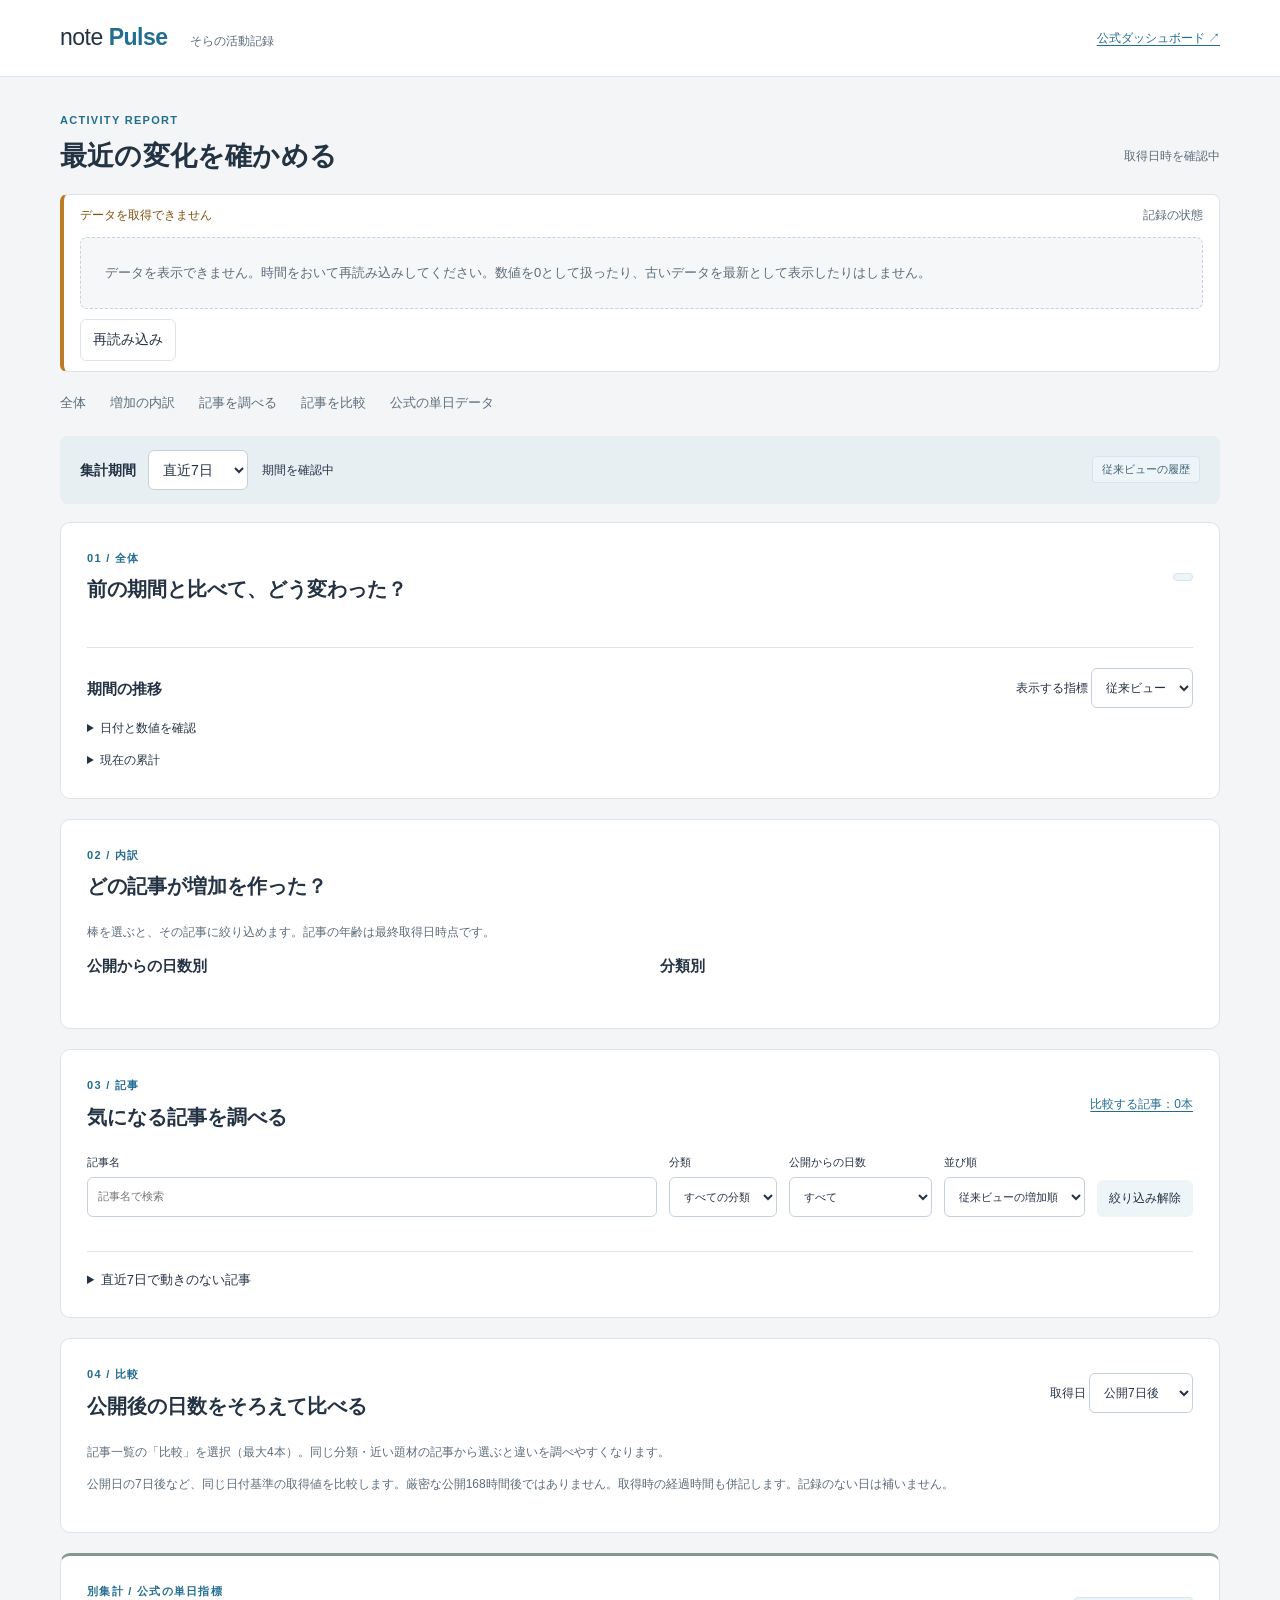
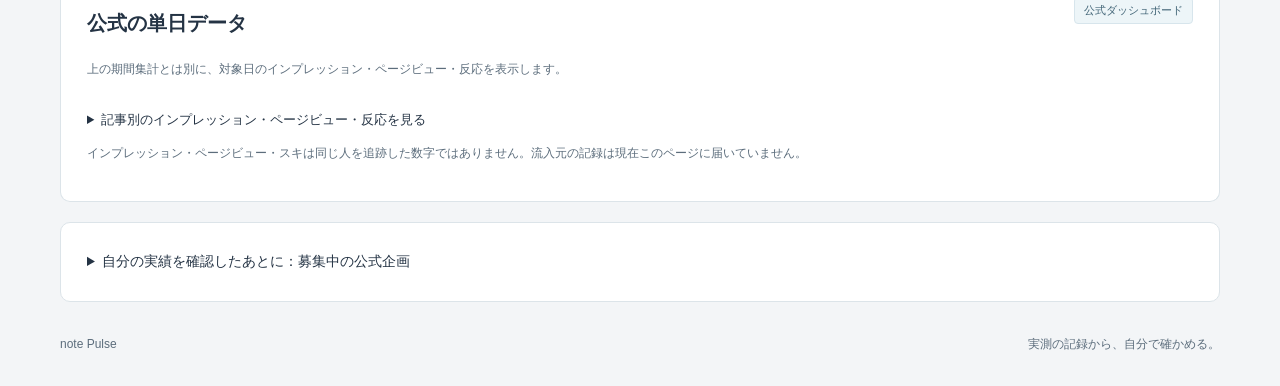
==== index.html @ c8b83540 "Align official daily metric labels" ====
<!doctype html>
<html lang="ja">
<head>
<meta charset="utf-8">
<meta name="viewport" content="width=device-width,initial-scale=1">
<meta http-equiv="Content-Security-Policy" content="default-src 'self'; connect-src https://sora-note-log.ashestribirth.chatgpt.site; style-src 'self'; script-src 'self'; img-src 'self'; object-src 'none'; base-uri 'self'; form-action 'none'; frame-src 'none'; upgrade-insecure-requests">
<meta name="referrer" content="strict-origin-when-cross-origin">
<title>note Pulse — 活動の変化を確かめる</title>
<meta name="description" content="全体の変化から記事の内訳、推移、同じ公開後日数での比較へ。そらのnote活動分析。">
<link rel="stylesheet" href="./dashboard.css?v=20260925a">
<script src="./analysis-model.js?v=20260925a" defer></script>
<script src="./app.js?v=20260925a" defer></script>
</head>
<body>
<a class="skip" href="#overview">分析へ進む</a>
<header class="site-header"><div class="shell header-inner"><a class="brand" href="./">note <b>Pulse</b><span>そらの活動記録</span></a><a class="external-link" href="https://note.com/sitesettings/stats" target="_blank" rel="noopener noreferrer">公式ダッシュボード ↗</a></div></header>
<main class="shell">
<div class="page-heading"><div><p class="eyebrow">ACTIVITY REPORT</p><h1>最近の変化を確かめる</h1></div><p id="updated" class="muted">取得日時を確認中</p></div>
<details id="health" class="health"><summary><span id="status" role="status">データを読み込んでいます</span><span class="muted">記録の状態</span></summary><div id="healthChecks"></div><button id="retry" type="button" hidden>再読み込み</button></details>
<nav class="section-nav" aria-label="分析項目"><a href="#overview">全体</a><a href="#contribution">増加の内訳</a><a href="#articles">記事を調べる</a><a href="#compare">記事を比較</a><a href="#official">公式の単日データ</a></nav>
<div class="period-toolbar"><div><label for="period">集計期間</label><select id="period"><option value="7">直近7日</option><option value="30">直近30日</option></select></div><p id="periodLabel">期間を確認中</p><span class="tag">従来ビューの履歴</span></div>
<section id="overview" class="panel"><div class="section-title"><div><p class="step">01 / 全体</p><h2>前の期間と比べて、どう変わった？</h2></div><span id="publicationCount" class="tag"></span></div><div id="summaryCards" class="summary-grid"></div><p id="coverage" class="basis"></p><div class="chart-heading"><h3 id="trendTitle">期間の推移</h3><label>表示する指標 <select id="metric"><option value="pv">従来ビュー</option><option value="likes">スキ</option><option value="comments">コメント</option><option value="followers">フォロワー</option><option value="following">フォロー</option></select></label></div><div id="overviewChart"></div><details class="data-details"><summary>日付と数値を確認</summary><div id="overviewValues" class="table-wrap"></div></details><details class="data-details"><summary>現在の累計</summary><div id="lifetime"></div></details></section>
<section id="contribution" class="panel"><div class="section-title"><div><p class="step">02 / 内訳</p><h2>どの記事が増加を作った？</h2></div></div><p class="muted">棒を選ぶと、その記事に絞り込めます。記事の年齢は最終取得日時点です。</p><div class="split"><div><h3>公開からの日数別</h3><div id="ageMix"></div></div><div><h3>分類別</h3><div id="categoryMix"></div></div></div><p id="contributionNote" class="basis"></p></section>
<section id="articles" class="panel"><div class="section-title"><div><p class="step">03 / 記事</p><h2>気になる記事を調べる</h2></div><a href="#compare" id="selectionLink">比較する記事：0本</a></div><div class="filters"><label class="search-label">記事名<input id="search" type="search" placeholder="記事名で検索"></label><label>分類<select id="category"><option value="">すべての分類</option></select></label><label>公開からの日数<select id="ageFilter"><option value="">すべて</option><option>新作（0〜7日）</option><option>中期（8〜30日）</option><option>過去記事（31日〜）</option><option>公開日不明</option></select></label><label>並び順<select id="sort"><option value="pv">従来ビューの増加順</option><option value="likes">スキの増加順</option><option value="comments">コメントの増加順</option><option value="new">公開が新しい順</option></select></label><button id="clearFilters" class="text-button" type="button">絞り込み解除</button></div><p id="articleCount" class="basis" aria-live="polite"></p><div id="ledger" class="table-wrap"></div><details class="dormant"><summary id="dormantLabel">直近7日で動きのない記事</summary><p id="dormantSummary" class="basis"></p><div id="dormantLedger" class="table-wrap"></div></details></section>
<section id="compare" class="panel"><div class="section-title"><div><p class="step">04 / 比較</p><h2>公開後の日数をそろえて比べる</h2></div><label>取得日 <select id="compareAge"><option value="7">公開7日後</option><option value="3">公開3日後</option><option value="30">公開30日後</option></select></label></div><p class="muted">記事一覧の「比較」を選択（最大4本）。同じ分類・近い題材の記事から選ぶと違いを調べやすくなります。</p><div id="comparison"></div><p class="basis">公開日の7日後など、同じ日付基準の取得値を比較します。厳密な公開168時間後ではありません。取得時の経過時間も併記します。記録のない日は補いません。</p></section>
<section id="official" class="panel official"><div class="section-title"><div><p class="step">別集計 / 公式の単日指標</p><h2 id="officialHeading">公式の単日データ</h2></div><span id="officialDate" class="tag">公式ダッシュボード</span></div><p class="muted">上の期間集計とは別に、対象日のインプレッション・ページビュー・反応を表示します。</p><div id="officialCards" class="summary-grid"></div><details><summary>記事別のインプレッション・ページビュー・反応を見る</summary><div id="officialTable" class="table-wrap"></div></details><p class="basis">インプレッション・ページビュー・スキは同じ人を追跡した数字ではありません。流入元の記録は現在このページに届いていません。</p></section>
<details id="external" class="panel"><summary><span>自分の実績を確認したあとに：募集中の公式企画</span></summary><p id="campaignCheckedAt" class="basis"></p><div id="openCampaignList" class="campaign-list"></div><p class="basis">取得できた公式企画のみ。自分の記事との相性や参加条件は募集元で確認してください。</p></details>
<footer>note Pulse <span>実測の記録から、自分で確かめる。</span></footer>
</main>
<dialog id="articleDialog" aria-labelledby="detailTitle"><div class="dialog-head"><p class="step">記事の詳細</p><button id="closeDetail" type="button" aria-label="記事詳細を閉じる">閉じる ×</button></div><h2 id="detailTitle"></h2><div id="articleDetail"></div></dialog>
<noscript>分析の表示にはJavaScriptを有効にしてください。</noscript>
</body></html>
---- dashboard.css ----
:root{--ink:#243344;--muted:#5c6d7c;--line:#dce4e9;--blue:#236d92;--light:#edf5f8;--paper:#fff;--bg:#f3f5f7;font-family:Meiryo,'Hiragino Kaku Gothic ProN',sans-serif;color:var(--ink);background:var(--bg);font-size:14px;line-height:1.7}*{box-sizing:border-box}html{scroll-behavior:smooth;scroll-padding-top:24px}body{margin:0}button,input,select{font:inherit;color:inherit}a{color:var(--blue);text-underline-offset:3px}button,select{cursor:pointer}button{border:1px solid var(--line);border-radius:6px;padding:8px 12px;background:white}button:hover,a:hover{color:#124765}button:focus-visible,a:focus-visible,select:focus-visible,input:focus-visible,summary:focus-visible{outline:3px solid #549fc2;outline-offset:3px}.shell{width:min(1160px,calc(100% - 48px));margin:auto}.site-header{background:#fff;border-bottom:1px solid var(--line)}.header-inner{display:flex;justify-content:space-between;align-items:center;min-height:76px;gap:16px}.brand{text-decoration:none;color:var(--ink);font-size:23px;letter-spacing:-.5px}.brand b{color:var(--blue)}.brand span{font-size:12px;color:var(--muted);margin-left:22px;letter-spacing:0}.external-link{font-size:12px}.page-heading{display:flex;align-items:end;justify-content:space-between;margin:34px 0 18px;gap:20px}.eyebrow,.step{color:var(--blue);font-size:11px;font-weight:700;letter-spacing:1.3px;margin:0 0 6px}h1{font-size:27px;letter-spacing:.2px;line-height:1.5;margin:0}h2{font-size:20px;margin:0;line-height:1.6}h3{font-size:15px;margin:0 0 12px}p{margin:10px 0}.muted,.basis{color:var(--muted);font-size:12px}.health{border:1px solid var(--line);background:#fff;border-radius:7px;padding:10px 16px}.health summary{display:flex;justify-content:space-between;gap:16px;font-size:12px}.health.warning{border-left:4px solid #bc7c25}.health.warning #status{color:#82510f}.health ul{margin:12px 0;padding-left:20px;font-size:12px}.section-nav{display:flex;gap:24px;overflow:auto;margin:20px 0 22px;white-space:nowrap}.section-nav a{color:var(--muted);font-size:13px;text-decoration:none}.section-nav a:hover{color:var(--blue)}.period-toolbar{display:flex;align-items:center;flex-wrap:wrap;gap:14px;background:#e8eff3;border-radius:8px;padding:14px 20px;margin-bottom:18px}.period-toolbar label{margin-right:12px;font-weight:700}.period-toolbar p{margin:0;flex:1;font-size:12px}select,input{border:1px solid #c5d1da;background:#fff;border-radius:6px;min-height:40px;padding:7px 10px;max-width:100%}.tag{display:inline-block;background:var(--light);border:1px solid #d7e5ec;color:#416476;border-radius:4px;padding:3px 9px;font-size:11px;white-space:normal}.panel{background:#fff;border:1px solid var(--line);border-radius:10px;padding:26px;margin-bottom:20px;scroll-margin-top:20px}.section-title{display:flex;align-items:center;justify-content:space-between;gap:16px;margin-bottom:20px}.section-title label{font-size:12px}.summary-grid{display:grid;grid-template-columns:repeat(4,minmax(0,1fr));gap:12px}.summary-card{border:1px solid var(--line);border-radius:7px;padding:16px;background:#fff}.summary-card:first-child{background:#f3f8fb;border-color:#cadfe9}.summary-card .label{font-size:12px;color:var(--muted)}.summary-card strong{display:block;font-size:29px;font-weight:700;line-height:1.55;font-variant-numeric:tabular-nums;margin:5px 0}.summary-card strong.pending{font-size:20px;margin:11px 0}.summary-card small{display:block;font-size:11px;color:var(--muted)}.summary-card .difference{margin-top:4px;color:var(--blue)}.basis{margin:12px 0}.chart-heading{display:flex;align-items:center;justify-content:space-between;gap:14px;border-top:1px solid var(--line);padding-top:20px;margin-top:22px}.chart-heading label{font-size:12px}.chart-heading h3{margin:0}.chart{width:100%;height:auto;display:block;margin-top:8px;max-height:300px}.chart text{fill:var(--muted);font-size:12px;font-family:inherit}.chart .grid{stroke:#e3e9ee;stroke-width:1}.chart .series{stroke:var(--blue);stroke-width:2.5;fill:none}.chart circle{fill:var(--blue)}.empty{background:#f5f7f9;border:1px dashed #c6d3dc;border-radius:7px;padding:24px;color:var(--muted);font-size:13px}.data-details{font-size:12px;margin-top:10px}.split{display:grid;grid-template-columns:1fr 1fr;gap:40px}.bar-row{width:100%;display:block;text-align:left;margin:0 0 12px;border:0;border-radius:5px;padding:8px;background:#f8fafb}.bar-row:hover{background:#eaf3f8}.bar-top{display:flex;align-items:start;justify-content:space-between;gap:10px;font-size:12px}.bar-top strong{font-size:17px;white-space:nowrap}.bar-row small{font-size:10px;color:var(--muted)}.bar-row svg{width:100%;height:7px;display:block;margin:6px 0}.filters{display:flex;align-items:end;flex-wrap:wrap;gap:12px}.filters label{display:grid;gap:5px;font-size:11px}.search-label{flex:1;min-width:180px}.text-button{font-size:12px;border:0;background:var(--light)}.table-wrap{overflow-x:auto;max-width:100%}table{border-collapse:collapse;width:100%;text-align:left;font-size:12px}th{background:#f3f6f8;color:var(--muted);font-size:11px;font-weight:500;white-space:nowrap}td,th{padding:13px 12px;border-bottom:1px solid var(--line);vertical-align:middle}td.num{text-align:right;font-variant-numeric:tabular-nums;white-space:nowrap}td.article-cell{min-width:240px;max-width:380px}.article-title{border:0;background:none;padding:0;color:var(--blue);text-align:left;line-height:1.7;display:block;font-weight:500}.article-cell small{display:block;font-size:10px;color:var(--muted);margin-top:4px}.compare-check{accent-color:var(--blue);min-height:18px;width:18px}.spark{width:90px;height:30px}.table-wrap .missing{font-size:11px;color:var(--muted)}.dormant{margin-top:22px;border-top:1px solid var(--line);padding-top:16px;font-size:13px}summary{cursor:pointer;line-height:1.8}#selectionLink{font-size:12px;white-space:nowrap}.selection-tags{display:flex;flex-wrap:wrap;gap:8px;margin-bottom:16px}.selection-tags button{font-size:11px;max-width:100%;text-align:left}.comparison-table{min-width:620px}.comparison-table th:first-child{width:120px}.comparison-table td{min-width:160px;max-width:240px}.official{border-top:3px solid #829a8e}.official .summary-card:first-child{background:#f6f9f7}.official details{margin-top:18px;font-size:13px}.campaign-list{display:grid;grid-template-columns:repeat(2,minmax(0,1fr));gap:12px}.campaign-card{display:block;border:1px solid var(--line);padding:16px;border-radius:6px;text-decoration:none}.campaign-card span,.campaign-card small{display:block;font-size:11px;color:var(--muted)}footer{display:flex;justify-content:space-between;margin:32px 0;color:var(--muted);font-size:12px}dialog{border:1px solid var(--line);border-radius:12px;width:min(820px,calc(100% - 24px));max-height:90vh;overflow:auto;padding:28px;color:var(--ink)}dialog::backdrop{background:#182c4299}.dialog-head{display:flex;align-items:center;justify-content:space-between;gap:12px}dialog h2{margin:16px 0}dialog h3{margin-top:24px}.detail-actions{display:flex;justify-content:space-between;align-items:center;gap:15px;margin:18px 0}.detail-values{display:grid;grid-template-columns:repeat(3,1fr);gap:10px}.detail-values div{padding:12px;background:#f3f6f8;border-radius:5px}.detail-values strong{display:block;font-size:22px}.detail-values small{font-size:11px}.skip{position:absolute;left:12px;top:-100px;background:white;padding:10px;z-index:10}.skip:focus{top:8px}[hidden]{display:none!important}.warning-text{color:#82510f}.lifetime-values{display:flex;gap:20px;flex-wrap:wrap}.nowrap{white-space:nowrap}@media(max-width:760px){.shell{width:calc(100% - 28px)}.header-inner{min-height:65px}.brand{font-size:21px}.brand span{display:none}.external-link{font-size:10px}.page-heading{display:block;margin-top:22px}.page-heading h1{font-size:23px}.page-heading p#updated{font-size:10px;margin-top:12px}.section-nav{gap:19px;margin:16px 0}.section-nav a{font-size:12px}.panel{padding:18px 14px;border-radius:8px}.section-title{align-items:start;gap:10px}.section-title h2{font-size:17px}.section-title .tag{font-size:10px}.summary-grid{grid-template-columns:repeat(2,minmax(0,1fr));gap:9px}.summary-card{padding:12px}.summary-card strong{font-size:25px}.summary-card small{font-size:10px}.period-toolbar{padding:12px;gap:8px}.period-toolbar p{flex-basis:100%;order:3;font-size:10px}.period-toolbar>.tag{margin-left:auto}.chart-heading{align-items:start;flex-direction:column;gap:8px}.chart{min-height:150px}.split{grid-template-columns:1fr;gap:20px}.filters{gap:10px}.filters label{flex:1;min-width:125px}.filters .search-label{flex-basis:100%}.filters select{width:100%;font-size:11px}.ledger-table th,.ledger-table td{padding:12px 7px}.ledger-table th:nth-child(3),.ledger-table td:nth-child(3),.ledger-table th:nth-child(5),.ledger-table td:nth-child(5),.ledger-table th:nth-child(6),.ledger-table td:nth-child(6),.ledger-table th:nth-child(7),.ledger-table td:nth-child(7){display:none}.ledger-table td.article-cell{min-width:0;max-width:none;width:auto}.ledger-table .article-title{font-size:12px}.ledger-table th:nth-child(4){max-width:86px;white-space:normal}.ledger-table td.num{font-size:12px}.ledger-table .compare-check{width:18px}.campaign-list{grid-template-columns:1fr}.health summary{font-size:11px}.health summary .muted{display:none}dialog{padding:18px}.detail-values strong{font-size:20px}#selectionLink{font-size:10px}footer{font-size:10px;gap:10px}}@media(prefers-reduced-motion:reduce){html{scroll-behavior:auto}}
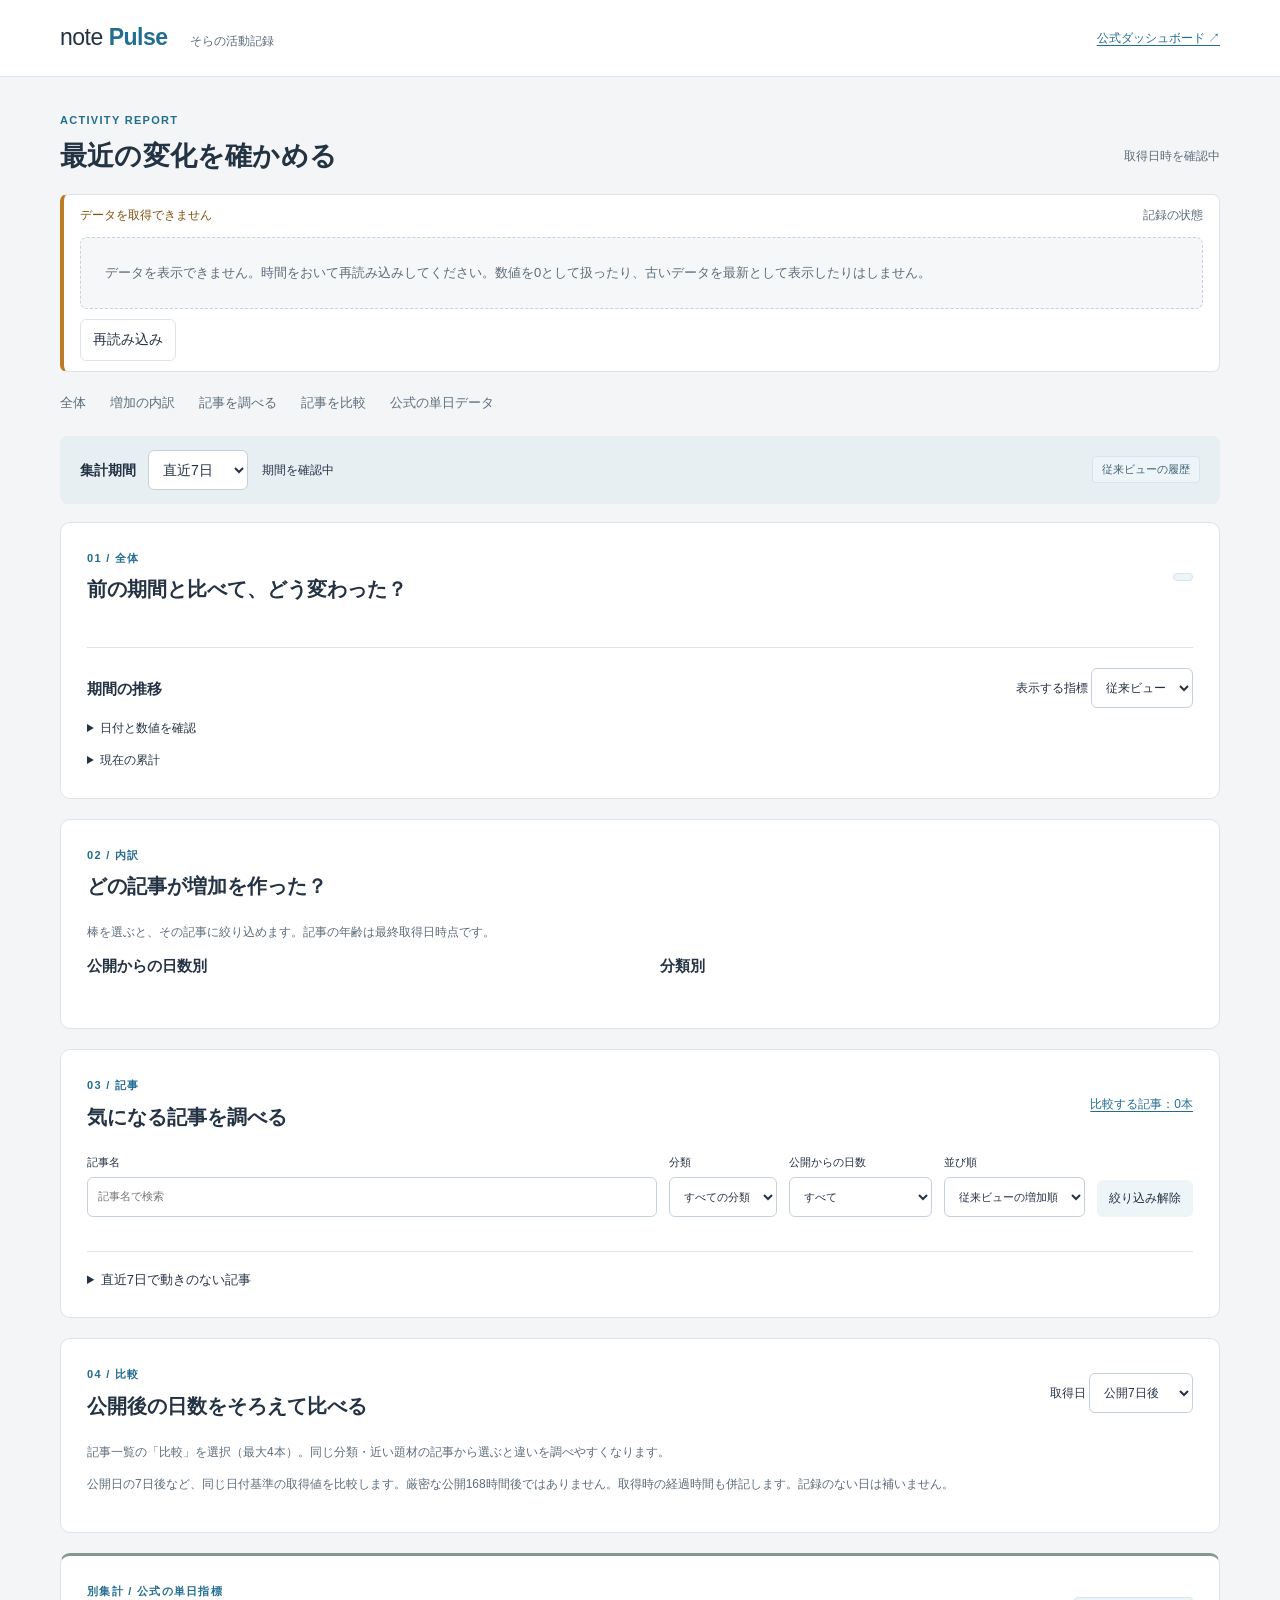
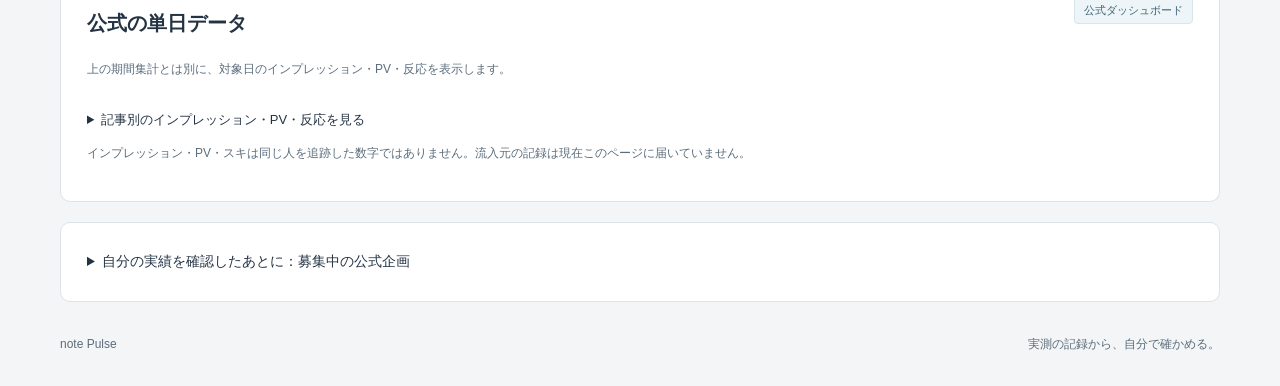
==== commit 3fec771b: "Shorten page view label to PV" ====
--- a/index.html
+++ b/index.html
@@ -23,7 +23,7 @@
 <section id="contribution" class="panel"><div class="section-title"><div><p class="step">02 / 内訳</p><h2>どの記事が増加を作った？</h2></div></div><p class="muted">棒を選ぶと、その記事に絞り込めます。記事の年齢は最終取得日時点です。</p><div class="split"><div><h3>公開からの日数別</h3><div id="ageMix"></div></div><div><h3>分類別</h3><div id="categoryMix"></div></div></div><p id="contributionNote" class="basis"></p></section>
 <section id="articles" class="panel"><div class="section-title"><div><p class="step">03 / 記事</p><h2>気になる記事を調べる</h2></div><a href="#compare" id="selectionLink">比較する記事：0本</a></div><div class="filters"><label class="search-label">記事名<input id="search" type="search" placeholder="記事名で検索"></label><label>分類<select id="category"><option value="">すべての分類</option></select></label><label>公開からの日数<select id="ageFilter"><option value="">すべて</option><option>新作（0〜7日）</option><option>中期（8〜30日）</option><option>過去記事（31日〜）</option><option>公開日不明</option></select></label><label>並び順<select id="sort"><option value="pv">従来ビューの増加順</option><option value="likes">スキの増加順</option><option value="comments">コメントの増加順</option><option value="new">公開が新しい順</option></select></label><button id="clearFilters" class="text-button" type="button">絞り込み解除</button></div><p id="articleCount" class="basis" aria-live="polite"></p><div id="ledger" class="table-wrap"></div><details class="dormant"><summary id="dormantLabel">直近7日で動きのない記事</summary><p id="dormantSummary" class="basis"></p><div id="dormantLedger" class="table-wrap"></div></details></section>
 <section id="compare" class="panel"><div class="section-title"><div><p class="step">04 / 比較</p><h2>公開後の日数をそろえて比べる</h2></div><label>取得日 <select id="compareAge"><option value="7">公開7日後</option><option value="3">公開3日後</option><option value="30">公開30日後</option></select></label></div><p class="muted">記事一覧の「比較」を選択（最大4本）。同じ分類・近い題材の記事から選ぶと違いを調べやすくなります。</p><div id="comparison"></div><p class="basis">公開日の7日後など、同じ日付基準の取得値を比較します。厳密な公開168時間後ではありません。取得時の経過時間も併記します。記録のない日は補いません。</p></section>
-<section id="official" class="panel official"><div class="section-title"><div><p class="step">別集計 / 公式の単日指標</p><h2 id="officialHeading">公式の単日データ</h2></div><span id="officialDate" class="tag">公式ダッシュボード</span></div><p class="muted">上の期間集計とは別に、対象日のインプレッション・ページビュー・反応を表示します。</p><div id="officialCards" class="summary-grid"></div><details><summary>記事別のインプレッション・ページビュー・反応を見る</summary><div id="officialTable" class="table-wrap"></div></details><p class="basis">インプレッション・ページビュー・スキは同じ人を追跡した数字ではありません。流入元の記録は現在このページに届いていません。</p></section>
+<section id="official" class="panel official"><div class="section-title"><div><p class="step">別集計 / 公式の単日指標</p><h2 id="officialHeading">公式の単日データ</h2></div><span id="officialDate" class="tag">公式ダッシュボード</span></div><p class="muted">上の期間集計とは別に、対象日のインプレッション・PV・反応を表示します。</p><div id="officialCards" class="summary-grid"></div><details><summary>記事別のインプレッション・PV・反応を見る</summary><div id="officialTable" class="table-wrap"></div></details><p class="basis">インプレッション・PV・スキは同じ人を追跡した数字ではありません。流入元の記録は現在このページに届いていません。</p></section>
 <details id="external" class="panel"><summary><span>自分の実績を確認したあとに：募集中の公式企画</span></summary><p id="campaignCheckedAt" class="basis"></p><div id="openCampaignList" class="campaign-list"></div><p class="basis">取得できた公式企画のみ。自分の記事との相性や参加条件は募集元で確認してください。</p></details>
 <footer>note Pulse <span>実測の記録から、自分で確かめる。</span></footer>
 </main>
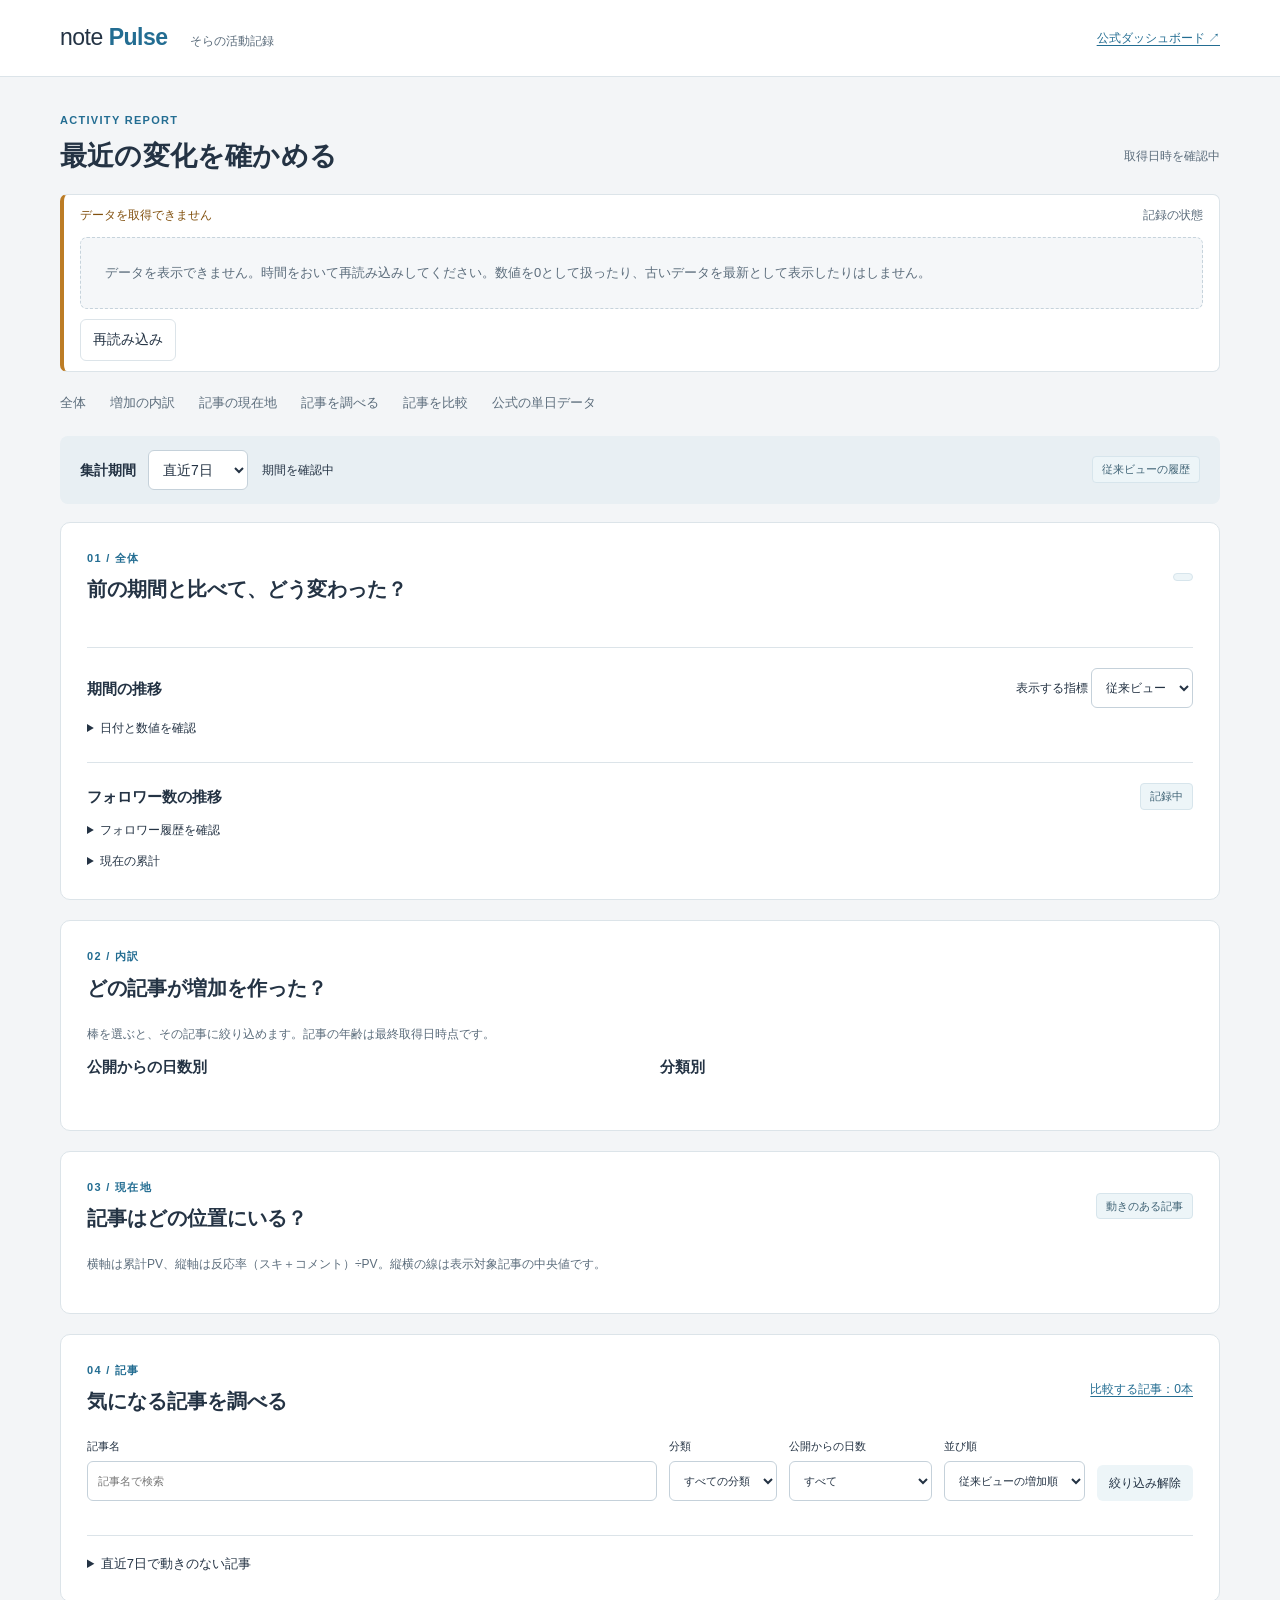
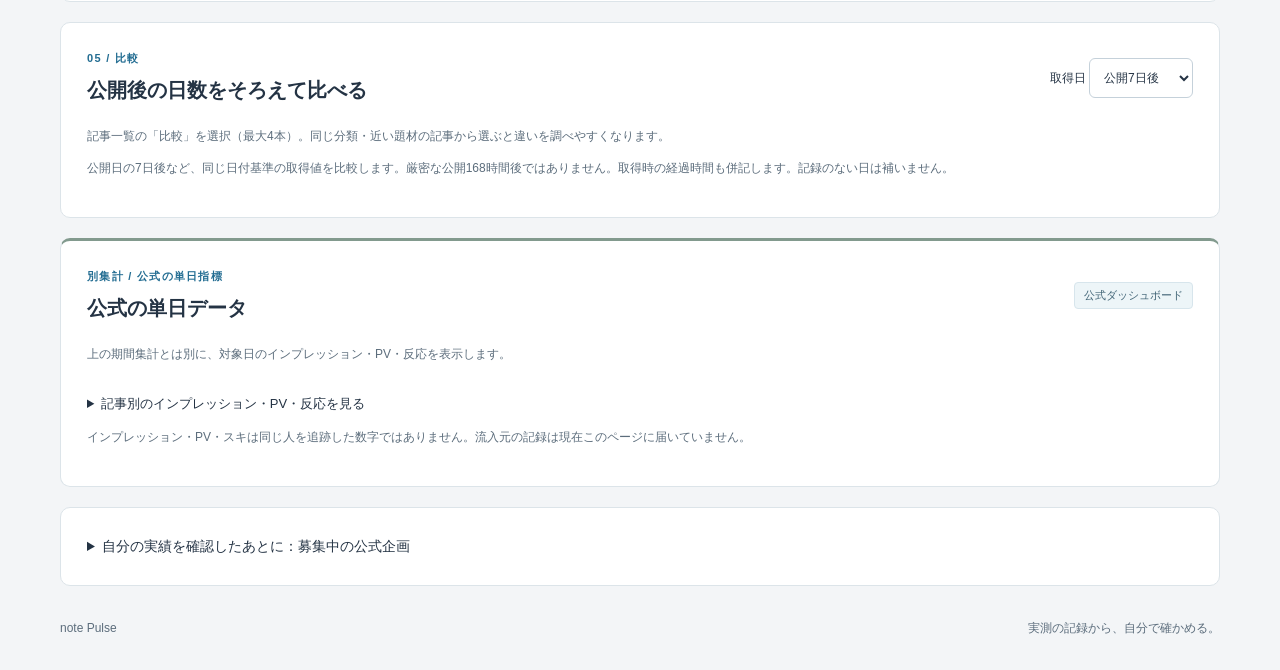
==== commit 8f300361: "Add article position and follower trend sections" ====
--- a/index.html
+++ b/index.html
@@ -7,9 +7,9 @@
 <meta name="referrer" content="strict-origin-when-cross-origin">
 <title>note Pulse — 活動の変化を確かめる</title>
 <meta name="description" content="全体の変化から記事の内訳、推移、同じ公開後日数での比較へ。そらのnote活動分析。">
-<link rel="stylesheet" href="./dashboard.css?v=20260925a">
-<script src="./analysis-model.js?v=20260925a" defer></script>
-<script src="./app.js?v=20260925a" defer></script>
+<link rel="stylesheet" href="./dashboard.css?v=20260925b">
+<script src="./analysis-model.js?v=20260925b" defer></script>
+<script src="./app.js?v=20260925b" defer></script>
 </head>
 <body>
 <a class="skip" href="#overview">分析へ進む</a>
@@ -17,12 +17,13 @@
 <main class="shell">
 <div class="page-heading"><div><p class="eyebrow">ACTIVITY REPORT</p><h1>最近の変化を確かめる</h1></div><p id="updated" class="muted">取得日時を確認中</p></div>
 <details id="health" class="health"><summary><span id="status" role="status">データを読み込んでいます</span><span class="muted">記録の状態</span></summary><div id="healthChecks"></div><button id="retry" type="button" hidden>再読み込み</button></details>
-<nav class="section-nav" aria-label="分析項目"><a href="#overview">全体</a><a href="#contribution">増加の内訳</a><a href="#articles">記事を調べる</a><a href="#compare">記事を比較</a><a href="#official">公式の単日データ</a></nav>
+<nav class="section-nav" aria-label="分析項目"><a href="#overview">全体</a><a href="#contribution">増加の内訳</a><a href="#position">記事の現在地</a><a href="#articles">記事を調べる</a><a href="#compare">記事を比較</a><a href="#official">公式の単日データ</a></nav>
 <div class="period-toolbar"><div><label for="period">集計期間</label><select id="period"><option value="7">直近7日</option><option value="30">直近30日</option></select></div><p id="periodLabel">期間を確認中</p><span class="tag">従来ビューの履歴</span></div>
-<section id="overview" class="panel"><div class="section-title"><div><p class="step">01 / 全体</p><h2>前の期間と比べて、どう変わった？</h2></div><span id="publicationCount" class="tag"></span></div><div id="summaryCards" class="summary-grid"></div><p id="coverage" class="basis"></p><div class="chart-heading"><h3 id="trendTitle">期間の推移</h3><label>表示する指標 <select id="metric"><option value="pv">従来ビュー</option><option value="likes">スキ</option><option value="comments">コメント</option><option value="followers">フォロワー</option><option value="following">フォロー</option></select></label></div><div id="overviewChart"></div><details class="data-details"><summary>日付と数値を確認</summary><div id="overviewValues" class="table-wrap"></div></details><details class="data-details"><summary>現在の累計</summary><div id="lifetime"></div></details></section>
+<section id="overview" class="panel"><div class="section-title"><div><p class="step">01 / 全体</p><h2>前の期間と比べて、どう変わった？</h2></div><span id="publicationCount" class="tag"></span></div><div id="summaryCards" class="summary-grid"></div><p id="coverage" class="basis"></p><div class="chart-heading"><h3 id="trendTitle">期間の推移</h3><label>表示する指標 <select id="metric"><option value="pv">従来ビュー</option><option value="likes">スキ</option><option value="comments">コメント</option><option value="following">フォロー</option></select></label></div><div id="overviewChart"></div><details class="data-details"><summary>日付と数値を確認</summary><div id="overviewValues" class="table-wrap"></div></details><div class="chart-heading"><h3>フォロワー数の推移</h3><span id="followerTrendMeta" class="tag">記録中</span></div><div id="followerChart"></div><details class="data-details"><summary>フォロワー履歴を確認</summary><div id="followerValues" class="table-wrap"></div></details><details class="data-details"><summary>現在の累計</summary><div id="lifetime"></div></details></section>
 <section id="contribution" class="panel"><div class="section-title"><div><p class="step">02 / 内訳</p><h2>どの記事が増加を作った？</h2></div></div><p class="muted">棒を選ぶと、その記事に絞り込めます。記事の年齢は最終取得日時点です。</p><div class="split"><div><h3>公開からの日数別</h3><div id="ageMix"></div></div><div><h3>分類別</h3><div id="categoryMix"></div></div></div><p id="contributionNote" class="basis"></p></section>
-<section id="articles" class="panel"><div class="section-title"><div><p class="step">03 / 記事</p><h2>気になる記事を調べる</h2></div><a href="#compare" id="selectionLink">比較する記事：0本</a></div><div class="filters"><label class="search-label">記事名<input id="search" type="search" placeholder="記事名で検索"></label><label>分類<select id="category"><option value="">すべての分類</option></select></label><label>公開からの日数<select id="ageFilter"><option value="">すべて</option><option>新作（0〜7日）</option><option>中期（8〜30日）</option><option>過去記事（31日〜）</option><option>公開日不明</option></select></label><label>並び順<select id="sort"><option value="pv">従来ビューの増加順</option><option value="likes">スキの増加順</option><option value="comments">コメントの増加順</option><option value="new">公開が新しい順</option></select></label><button id="clearFilters" class="text-button" type="button">絞り込み解除</button></div><p id="articleCount" class="basis" aria-live="polite"></p><div id="ledger" class="table-wrap"></div><details class="dormant"><summary id="dormantLabel">直近7日で動きのない記事</summary><p id="dormantSummary" class="basis"></p><div id="dormantLedger" class="table-wrap"></div></details></section>
-<section id="compare" class="panel"><div class="section-title"><div><p class="step">04 / 比較</p><h2>公開後の日数をそろえて比べる</h2></div><label>取得日 <select id="compareAge"><option value="7">公開7日後</option><option value="3">公開3日後</option><option value="30">公開30日後</option></select></label></div><p class="muted">記事一覧の「比較」を選択（最大4本）。同じ分類・近い題材の記事から選ぶと違いを調べやすくなります。</p><div id="comparison"></div><p class="basis">公開日の7日後など、同じ日付基準の取得値を比較します。厳密な公開168時間後ではありません。取得時の経過時間も併記します。記録のない日は補いません。</p></section>
+<section id="position" class="panel"><div class="section-title"><div><p class="step">03 / 現在地</p><h2>記事はどの位置にいる？</h2></div><span class="tag">動きのある記事</span></div><p class="muted">横軸は累計PV、縦軸は反応率（スキ＋コメント）÷PV。縦横の線は表示対象記事の中央値です。</p><div id="articlePosition"></div><p id="positionNote" class="basis"></p></section>
+<section id="articles" class="panel"><div class="section-title"><div><p class="step">04 / 記事</p><h2>気になる記事を調べる</h2></div><a href="#compare" id="selectionLink">比較する記事：0本</a></div><div class="filters"><label class="search-label">記事名<input id="search" type="search" placeholder="記事名で検索"></label><label>分類<select id="category"><option value="">すべての分類</option></select></label><label>公開からの日数<select id="ageFilter"><option value="">すべて</option><option>新作（0〜7日）</option><option>中期（8〜30日）</option><option>過去記事（31日〜）</option><option>公開日不明</option></select></label><label>並び順<select id="sort"><option value="pv">従来ビューの増加順</option><option value="likes">スキの増加順</option><option value="comments">コメントの増加順</option><option value="new">公開が新しい順</option></select></label><button id="clearFilters" class="text-button" type="button">絞り込み解除</button></div><p id="articleCount" class="basis" aria-live="polite"></p><div id="ledger" class="table-wrap"></div><details class="dormant"><summary id="dormantLabel">直近7日で動きのない記事</summary><p id="dormantSummary" class="basis"></p><div id="dormantLedger" class="table-wrap"></div></details></section>
+<section id="compare" class="panel"><div class="section-title"><div><p class="step">05 / 比較</p><h2>公開後の日数をそろえて比べる</h2></div><label>取得日 <select id="compareAge"><option value="7">公開7日後</option><option value="3">公開3日後</option><option value="30">公開30日後</option></select></label></div><p class="muted">記事一覧の「比較」を選択（最大4本）。同じ分類・近い題材の記事から選ぶと違いを調べやすくなります。</p><div id="comparison"></div><p class="basis">公開日の7日後など、同じ日付基準の取得値を比較します。厳密な公開168時間後ではありません。取得時の経過時間も併記します。記録のない日は補いません。</p></section>
 <section id="official" class="panel official"><div class="section-title"><div><p class="step">別集計 / 公式の単日指標</p><h2 id="officialHeading">公式の単日データ</h2></div><span id="officialDate" class="tag">公式ダッシュボード</span></div><p class="muted">上の期間集計とは別に、対象日のインプレッション・PV・反応を表示します。</p><div id="officialCards" class="summary-grid"></div><details><summary>記事別のインプレッション・PV・反応を見る</summary><div id="officialTable" class="table-wrap"></div></details><p class="basis">インプレッション・PV・スキは同じ人を追跡した数字ではありません。流入元の記録は現在このページに届いていません。</p></section>
 <details id="external" class="panel"><summary><span>自分の実績を確認したあとに：募集中の公式企画</span></summary><p id="campaignCheckedAt" class="basis"></p><div id="openCampaignList" class="campaign-list"></div><p class="basis">取得できた公式企画のみ。自分の記事との相性や参加条件は募集元で確認してください。</p></details>
 <footer>note Pulse <span>実測の記録から、自分で確かめる。</span></footer>
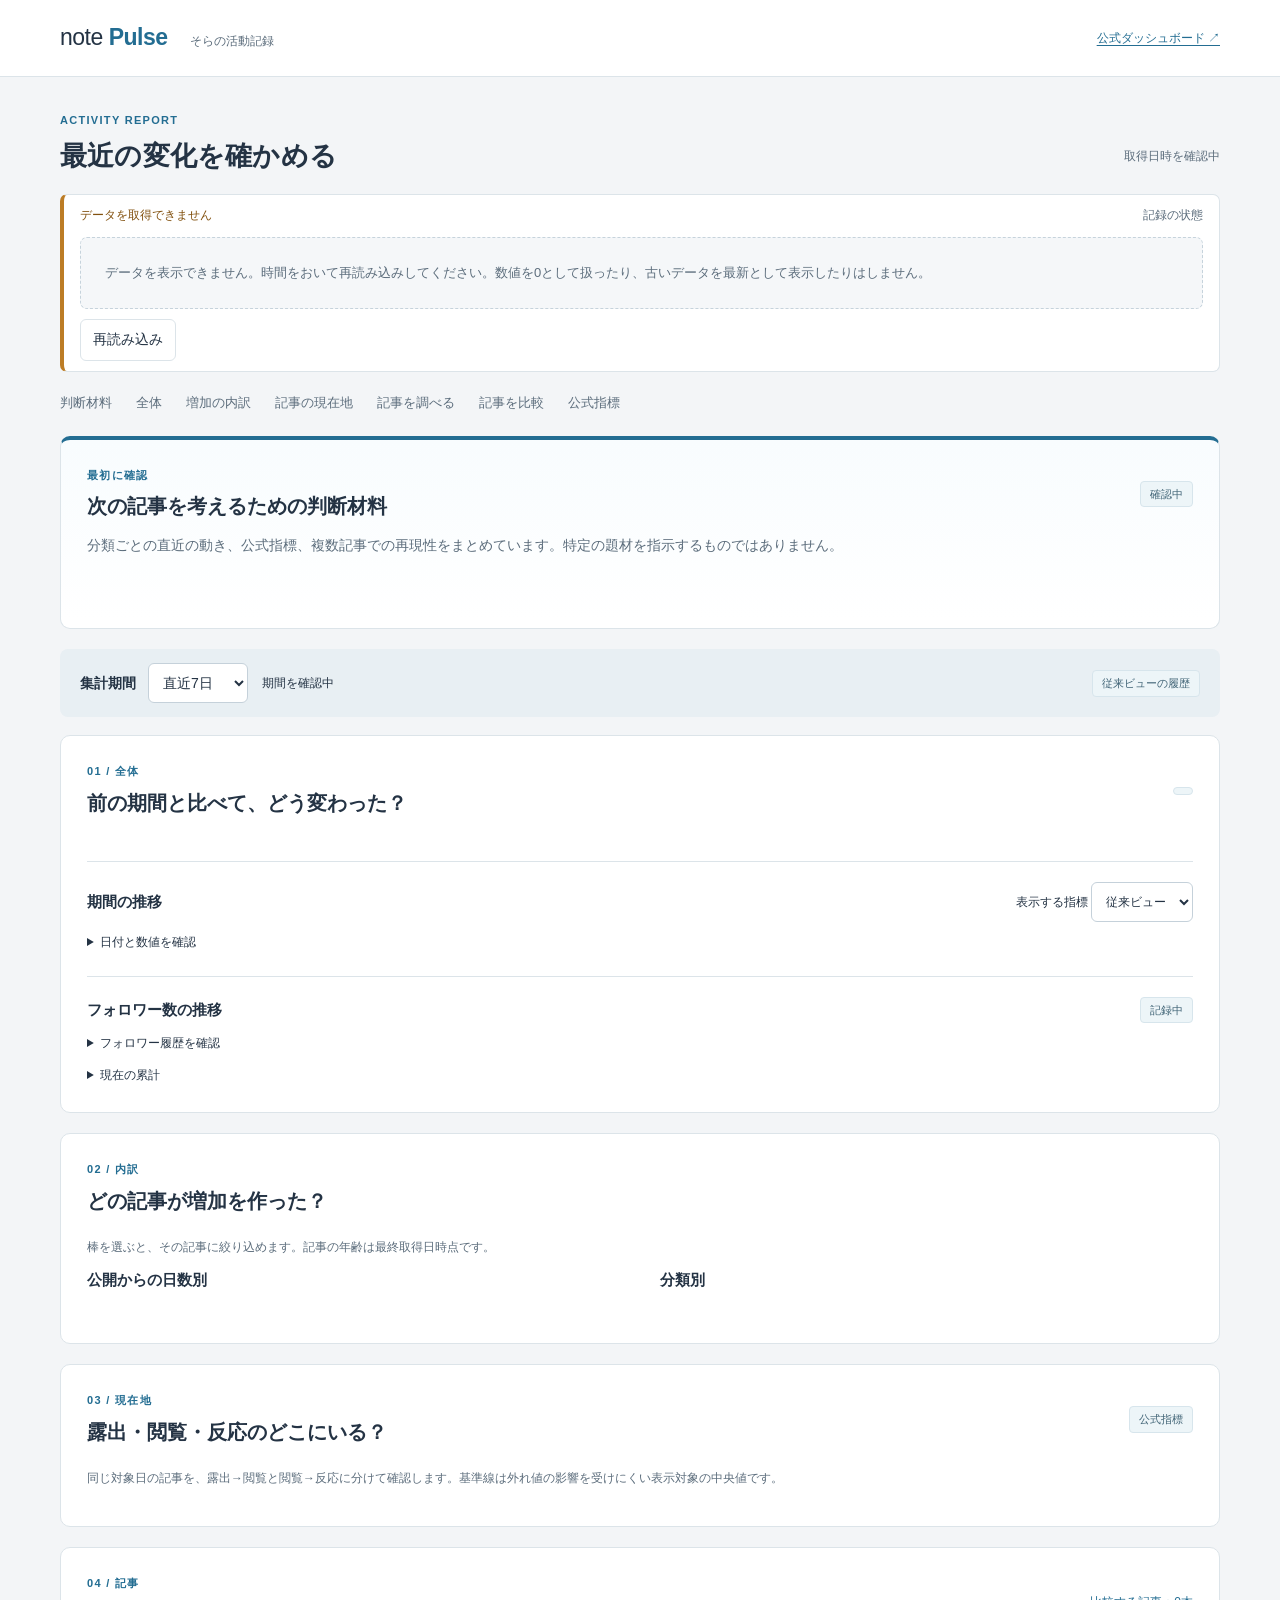
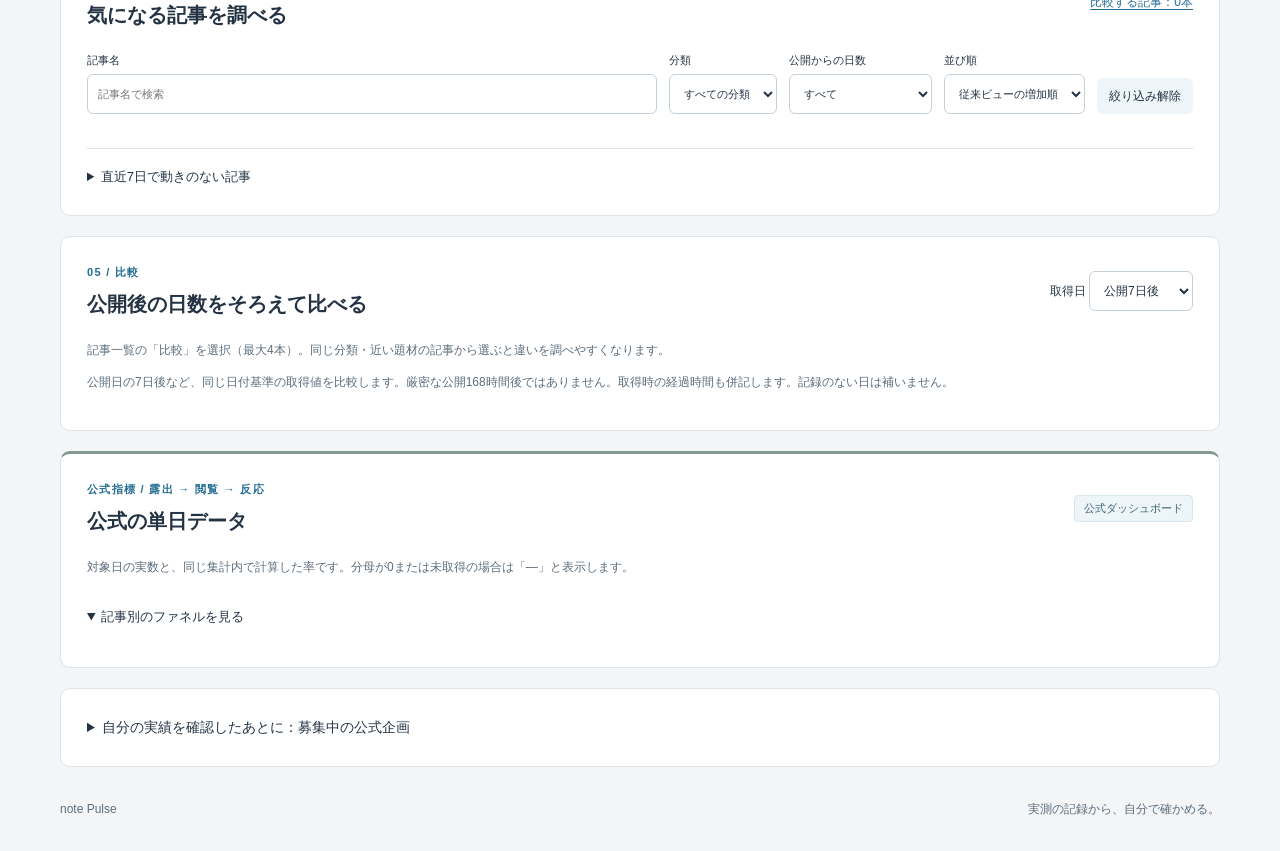
==== commit aa45f6c9: "Add decision-first funnel analysis" ====
--- a/index.html
+++ b/index.html
@@ -7,9 +7,9 @@
 <meta name="referrer" content="strict-origin-when-cross-origin">
 <title>note Pulse — 活動の変化を確かめる</title>
 <meta name="description" content="全体の変化から記事の内訳、推移、同じ公開後日数での比較へ。そらのnote活動分析。">
-<link rel="stylesheet" href="./dashboard.css?v=20260925b">
-<script src="./analysis-model.js?v=20260925b" defer></script>
-<script src="./app.js?v=20260925b" defer></script>
+<link rel="stylesheet" href="./dashboard.css?v=20260925c">
+<script src="./analysis-model.js?v=20260925c" defer></script>
+<script src="./app.js?v=20260925c" defer></script>
 </head>
 <body>
 <a class="skip" href="#overview">分析へ進む</a>
@@ -17,14 +17,15 @@
 <main class="shell">
 <div class="page-heading"><div><p class="eyebrow">ACTIVITY REPORT</p><h1>最近の変化を確かめる</h1></div><p id="updated" class="muted">取得日時を確認中</p></div>
 <details id="health" class="health"><summary><span id="status" role="status">データを読み込んでいます</span><span class="muted">記録の状態</span></summary><div id="healthChecks"></div><button id="retry" type="button" hidden>再読み込み</button></details>
-<nav class="section-nav" aria-label="分析項目"><a href="#overview">全体</a><a href="#contribution">増加の内訳</a><a href="#position">記事の現在地</a><a href="#articles">記事を調べる</a><a href="#compare">記事を比較</a><a href="#official">公式の単日データ</a></nav>
+<nav class="section-nav" aria-label="分析項目"><a href="#decision">判断材料</a><a href="#overview">全体</a><a href="#contribution">増加の内訳</a><a href="#position">記事の現在地</a><a href="#articles">記事を調べる</a><a href="#compare">記事を比較</a><a href="#official">公式指標</a></nav>
+<section id="decision" class="panel decision-panel"><div class="section-title"><div><p class="step">最初に確認</p><h2>次の記事を考えるための判断材料</h2></div><span id="decisionCoverage" class="tag">確認中</span></div><p class="decision-lead">分類ごとの直近の動き、公式指標、複数記事での再現性をまとめています。特定の題材を指示するものではありません。</p><div id="decisionSummary" class="decision-summary"></div><div id="categoryDecisions" class="decision-grid"></div><p id="decisionNote" class="basis"></p></section>
 <div class="period-toolbar"><div><label for="period">集計期間</label><select id="period"><option value="7">直近7日</option><option value="30">直近30日</option></select></div><p id="periodLabel">期間を確認中</p><span class="tag">従来ビューの履歴</span></div>
 <section id="overview" class="panel"><div class="section-title"><div><p class="step">01 / 全体</p><h2>前の期間と比べて、どう変わった？</h2></div><span id="publicationCount" class="tag"></span></div><div id="summaryCards" class="summary-grid"></div><p id="coverage" class="basis"></p><div class="chart-heading"><h3 id="trendTitle">期間の推移</h3><label>表示する指標 <select id="metric"><option value="pv">従来ビュー</option><option value="likes">スキ</option><option value="comments">コメント</option><option value="following">フォロー</option></select></label></div><div id="overviewChart"></div><details class="data-details"><summary>日付と数値を確認</summary><div id="overviewValues" class="table-wrap"></div></details><div class="chart-heading"><h3>フォロワー数の推移</h3><span id="followerTrendMeta" class="tag">記録中</span></div><div id="followerChart"></div><details class="data-details"><summary>フォロワー履歴を確認</summary><div id="followerValues" class="table-wrap"></div></details><details class="data-details"><summary>現在の累計</summary><div id="lifetime"></div></details></section>
 <section id="contribution" class="panel"><div class="section-title"><div><p class="step">02 / 内訳</p><h2>どの記事が増加を作った？</h2></div></div><p class="muted">棒を選ぶと、その記事に絞り込めます。記事の年齢は最終取得日時点です。</p><div class="split"><div><h3>公開からの日数別</h3><div id="ageMix"></div></div><div><h3>分類別</h3><div id="categoryMix"></div></div></div><p id="contributionNote" class="basis"></p></section>
-<section id="position" class="panel"><div class="section-title"><div><p class="step">03 / 現在地</p><h2>記事はどの位置にいる？</h2></div><span class="tag">動きのある記事</span></div><p class="muted">横軸は累計PV、縦軸は反応率（スキ＋コメント）÷PV。縦横の線は表示対象記事の中央値です。</p><div id="articlePosition"></div><p id="positionNote" class="basis"></p></section>
+<section id="position" class="panel"><div class="section-title"><div><p class="step">03 / 現在地</p><h2>露出・閲覧・反応のどこにいる？</h2></div><span id="positionPeriod" class="tag">公式指標</span></div><p class="muted">同じ対象日の記事を、露出→閲覧と閲覧→反応に分けて確認します。基準線は外れ値の影響を受けにくい表示対象の中央値です。</p><div id="articlePosition"></div><p id="positionNote" class="basis"></p></section>
 <section id="articles" class="panel"><div class="section-title"><div><p class="step">04 / 記事</p><h2>気になる記事を調べる</h2></div><a href="#compare" id="selectionLink">比較する記事：0本</a></div><div class="filters"><label class="search-label">記事名<input id="search" type="search" placeholder="記事名で検索"></label><label>分類<select id="category"><option value="">すべての分類</option></select></label><label>公開からの日数<select id="ageFilter"><option value="">すべて</option><option>新作（0〜7日）</option><option>中期（8〜30日）</option><option>過去記事（31日〜）</option><option>公開日不明</option></select></label><label>並び順<select id="sort"><option value="pv">従来ビューの増加順</option><option value="likes">スキの増加順</option><option value="comments">コメントの増加順</option><option value="new">公開が新しい順</option></select></label><button id="clearFilters" class="text-button" type="button">絞り込み解除</button></div><p id="articleCount" class="basis" aria-live="polite"></p><div id="ledger" class="table-wrap"></div><details class="dormant"><summary id="dormantLabel">直近7日で動きのない記事</summary><p id="dormantSummary" class="basis"></p><div id="dormantLedger" class="table-wrap"></div></details></section>
 <section id="compare" class="panel"><div class="section-title"><div><p class="step">05 / 比較</p><h2>公開後の日数をそろえて比べる</h2></div><label>取得日 <select id="compareAge"><option value="7">公開7日後</option><option value="3">公開3日後</option><option value="30">公開30日後</option></select></label></div><p class="muted">記事一覧の「比較」を選択（最大4本）。同じ分類・近い題材の記事から選ぶと違いを調べやすくなります。</p><div id="comparison"></div><p class="basis">公開日の7日後など、同じ日付基準の取得値を比較します。厳密な公開168時間後ではありません。取得時の経過時間も併記します。記録のない日は補いません。</p></section>
-<section id="official" class="panel official"><div class="section-title"><div><p class="step">別集計 / 公式の単日指標</p><h2 id="officialHeading">公式の単日データ</h2></div><span id="officialDate" class="tag">公式ダッシュボード</span></div><p class="muted">上の期間集計とは別に、対象日のインプレッション・PV・反応を表示します。</p><div id="officialCards" class="summary-grid"></div><details><summary>記事別のインプレッション・PV・反応を見る</summary><div id="officialTable" class="table-wrap"></div></details><p class="basis">インプレッション・PV・スキは同じ人を追跡した数字ではありません。流入元の記録は現在このページに届いていません。</p></section>
+<section id="official" class="panel official"><div class="section-title"><div><p class="step">公式指標 / 露出 → 閲覧 → 反応</p><h2 id="officialHeading">公式の単日データ</h2></div><span id="officialDate" class="tag">公式ダッシュボード</span></div><p class="muted">対象日の実数と、同じ集計内で計算した率です。分母が0または未取得の場合は「—」と表示します。</p><div id="officialCards" class="summary-grid"></div><details open><summary>記事別のファネルを見る</summary><div id="officialTable" class="table-wrap"></div></details><p id="officialBasis" class="basis"></p></section>
 <details id="external" class="panel"><summary><span>自分の実績を確認したあとに：募集中の公式企画</span></summary><p id="campaignCheckedAt" class="basis"></p><div id="openCampaignList" class="campaign-list"></div><p class="basis">取得できた公式企画のみ。自分の記事との相性や参加条件は募集元で確認してください。</p></details>
 <footer>note Pulse <span>実測の記録から、自分で確かめる。</span></footer>
 </main>
--- a/dashboard.css
+++ b/dashboard.css
@@ -1 +1,3 @@
 :root{--ink:#243344;--muted:#5c6d7c;--line:#dce4e9;--blue:#236d92;--light:#edf5f8;--paper:#fff;--bg:#f3f5f7;font-family:Meiryo,'Hiragino Kaku Gothic ProN',sans-serif;color:var(--ink);background:var(--bg);font-size:14px;line-height:1.7}*{box-sizing:border-box}html{scroll-behavior:smooth;scroll-padding-top:24px}body{margin:0}button,input,select{font:inherit;color:inherit}a{color:var(--blue);text-underline-offset:3px}button,select{cursor:pointer}button{border:1px solid var(--line);border-radius:6px;padding:8px 12px;background:white}button:hover,a:hover{color:#124765}button:focus-visible,a:focus-visible,select:focus-visible,input:focus-visible,summary:focus-visible{outline:3px solid #549fc2;outline-offset:3px}.shell{width:min(1160px,calc(100% - 48px));margin:auto}.site-header{background:#fff;border-bottom:1px solid var(--line)}.header-inner{display:flex;justify-content:space-between;align-items:center;min-height:76px;gap:16px}.brand{text-decoration:none;color:var(--ink);font-size:23px;letter-spacing:-.5px}.brand b{color:var(--blue)}.brand span{font-size:12px;color:var(--muted);margin-left:22px;letter-spacing:0}.external-link{font-size:12px}.page-heading{display:flex;align-items:end;justify-content:space-between;margin:34px 0 18px;gap:20px}.eyebrow,.step{color:var(--blue);font-size:11px;font-weight:700;letter-spacing:1.3px;margin:0 0 6px}h1{font-size:27px;letter-spacing:.2px;line-height:1.5;margin:0}h2{font-size:20px;margin:0;line-height:1.6}h3{font-size:15px;margin:0 0 12px}p{margin:10px 0}.muted,.basis{color:var(--muted);font-size:12px}.health{border:1px solid var(--line);background:#fff;border-radius:7px;padding:10px 16px}.health summary{display:flex;justify-content:space-between;gap:16px;font-size:12px}.health.warning{border-left:4px solid #bc7c25}.health.warning #status{color:#82510f}.health ul{margin:12px 0;padding-left:20px;font-size:12px}.section-nav{display:flex;gap:24px;overflow:auto;margin:20px 0 22px;white-space:nowrap}.section-nav a{color:var(--muted);font-size:13px;text-decoration:none}.section-nav a:hover{color:var(--blue)}.period-toolbar{display:flex;align-items:center;flex-wrap:wrap;gap:14px;background:#e8eff3;border-radius:8px;padding:14px 20px;margin-bottom:18px}.period-toolbar label{margin-right:12px;font-weight:700}.period-toolbar p{margin:0;flex:1;font-size:12px}select,input{border:1px solid #c5d1da;background:#fff;border-radius:6px;min-height:40px;padding:7px 10px;max-width:100%}.tag{display:inline-block;background:var(--light);border:1px solid #d7e5ec;color:#416476;border-radius:4px;padding:3px 9px;font-size:11px;white-space:normal}.panel{background:#fff;border:1px solid var(--line);border-radius:10px;padding:26px;margin-bottom:20px;scroll-margin-top:20px}.section-title{display:flex;align-items:center;justify-content:space-between;gap:16px;margin-bottom:20px}.section-title label{font-size:12px}.summary-grid{display:grid;grid-template-columns:repeat(4,minmax(0,1fr));gap:12px}.summary-card{border:1px solid var(--line);border-radius:7px;padding:16px;background:#fff}.summary-card:first-child{background:#f3f8fb;border-color:#cadfe9}.summary-card .label{font-size:12px;color:var(--muted)}.summary-card strong{display:block;font-size:29px;font-weight:700;line-height:1.55;font-variant-numeric:tabular-nums;margin:5px 0}.summary-card strong.pending{font-size:20px;margin:11px 0}.summary-card small{display:block;font-size:11px;color:var(--muted)}.summary-card .difference{margin-top:4px;color:var(--blue)}.basis{margin:12px 0}.chart-heading{display:flex;align-items:center;justify-content:space-between;gap:14px;border-top:1px solid var(--line);padding-top:20px;margin-top:22px}.chart-heading label{font-size:12px}.chart-heading h3{margin:0}.chart{width:100%;height:auto;display:block;margin-top:8px;max-height:300px}.chart text{fill:var(--muted);font-size:12px;font-family:inherit}.chart .grid{stroke:#e3e9ee;stroke-width:1}.chart .series{stroke:var(--blue);stroke-width:2.5;fill:none}.chart circle{fill:var(--blue)}.empty{background:#f5f7f9;border:1px dashed #c6d3dc;border-radius:7px;padding:24px;color:var(--muted);font-size:13px}.data-details{font-size:12px;margin-top:10px}.split{display:grid;grid-template-columns:1fr 1fr;gap:40px}.bar-row{width:100%;display:block;text-align:left;margin:0 0 12px;border:0;border-radius:5px;padding:8px;background:#f8fafb}.bar-row:hover{background:#eaf3f8}.bar-top{display:flex;align-items:start;justify-content:space-between;gap:10px;font-size:12px}.bar-top strong{font-size:17px;white-space:nowrap}.bar-row small{font-size:10px;color:var(--muted)}.bar-row svg{width:100%;height:7px;display:block;margin:6px 0}.filters{display:flex;align-items:end;flex-wrap:wrap;gap:12px}.filters label{display:grid;gap:5px;font-size:11px}.search-label{flex:1;min-width:180px}.text-button{font-size:12px;border:0;background:var(--light)}.table-wrap{overflow-x:auto;max-width:100%}table{border-collapse:collapse;width:100%;text-align:left;font-size:12px}th{background:#f3f6f8;color:var(--muted);font-size:11px;font-weight:500;white-space:nowrap}td,th{padding:13px 12px;border-bottom:1px solid var(--line);vertical-align:middle}td.num{text-align:right;font-variant-numeric:tabular-nums;white-space:nowrap}td.article-cell{min-width:240px;max-width:380px}.article-title{border:0;background:none;padding:0;color:var(--blue);text-align:left;line-height:1.7;display:block;font-weight:500}.article-cell small{display:block;font-size:10px;color:var(--muted);margin-top:4px}.compare-check{accent-color:var(--blue);min-height:18px;width:18px}.spark{width:90px;height:30px}.table-wrap .missing{font-size:11px;color:var(--muted)}.dormant{margin-top:22px;border-top:1px solid var(--line);padding-top:16px;font-size:13px}summary{cursor:pointer;line-height:1.8}#selectionLink{font-size:12px;white-space:nowrap}.selection-tags{display:flex;flex-wrap:wrap;gap:8px;margin-bottom:16px}.selection-tags button{font-size:11px;max-width:100%;text-align:left}.comparison-table{min-width:620px}.comparison-table th:first-child{width:120px}.comparison-table td{min-width:160px;max-width:240px}.official{border-top:3px solid #829a8e}.official .summary-card:first-child{background:#f6f9f7}.official details{margin-top:18px;font-size:13px}.campaign-list{display:grid;grid-template-columns:repeat(2,minmax(0,1fr));gap:12px}.campaign-card{display:block;border:1px solid var(--line);padding:16px;border-radius:6px;text-decoration:none}.campaign-card span,.campaign-card small{display:block;font-size:11px;color:var(--muted)}footer{display:flex;justify-content:space-between;margin:32px 0;color:var(--muted);font-size:12px}dialog{border:1px solid var(--line);border-radius:12px;width:min(820px,calc(100% - 24px));max-height:90vh;overflow:auto;padding:28px;color:var(--ink)}dialog::backdrop{background:#182c4299}.dialog-head{display:flex;align-items:center;justify-content:space-between;gap:12px}dialog h2{margin:16px 0}dialog h3{margin-top:24px}.detail-actions{display:flex;justify-content:space-between;align-items:center;gap:15px;margin:18px 0}.detail-values{display:grid;grid-template-columns:repeat(3,1fr);gap:10px}.detail-values div{padding:12px;background:#f3f6f8;border-radius:5px}.detail-values strong{display:block;font-size:22px}.detail-values small{font-size:11px}.skip{position:absolute;left:12px;top:-100px;background:white;padding:10px;z-index:10}.skip:focus{top:8px}[hidden]{display:none!important}.warning-text{color:#82510f}.lifetime-values{display:flex;gap:20px;flex-wrap:wrap}.nowrap{white-space:nowrap}@media(max-width:760px){.shell{width:calc(100% - 28px)}.header-inner{min-height:65px}.brand{font-size:21px}.brand span{display:none}.external-link{font-size:10px}.page-heading{display:block;margin-top:22px}.page-heading h1{font-size:23px}.page-heading p#updated{font-size:10px;margin-top:12px}.section-nav{gap:19px;margin:16px 0}.section-nav a{font-size:12px}.panel{padding:18px 14px;border-radius:8px}.section-title{align-items:start;gap:10px}.section-title h2{font-size:17px}.section-title .tag{font-size:10px}.summary-grid{grid-template-columns:repeat(2,minmax(0,1fr));gap:9px}.summary-card{padding:12px}.summary-card strong{font-size:25px}.summary-card small{font-size:10px}.period-toolbar{padding:12px;gap:8px}.period-toolbar p{flex-basis:100%;order:3;font-size:10px}.period-toolbar>.tag{margin-left:auto}.chart-heading{align-items:start;flex-direction:column;gap:8px}.chart{min-height:150px}.split{grid-template-columns:1fr;gap:20px}.filters{gap:10px}.filters label{flex:1;min-width:125px}.filters .search-label{flex-basis:100%}.filters select{width:100%;font-size:11px}.ledger-table th,.ledger-table td{padding:12px 7px}.ledger-table th:nth-child(3),.ledger-table td:nth-child(3),.ledger-table th:nth-child(5),.ledger-table td:nth-child(5),.ledger-table th:nth-child(6),.ledger-table td:nth-child(6),.ledger-table th:nth-child(7),.ledger-table td:nth-child(7){display:none}.ledger-table td.article-cell{min-width:0;max-width:none;width:auto}.ledger-table .article-title{font-size:12px}.ledger-table th:nth-child(4){max-width:86px;white-space:normal}.ledger-table td.num{font-size:12px}.ledger-table .compare-check{width:18px}.campaign-list{grid-template-columns:1fr}.health summary{font-size:11px}.health summary .muted{display:none}dialog{padding:18px}.detail-values strong{font-size:20px}#selectionLink{font-size:10px}footer{font-size:10px;gap:10px}}@media(prefers-reduced-motion:reduce){html{scroll-behavior:auto}}
+
+.position-wrap{overflow-x:auto;margin-top:8px}.position-chart{display:block;width:100%;height:auto;min-width:620px;max-height:430px;background:#fbfcfd;border:1px solid var(--line);border-radius:7px}.position-axis{stroke:#8fa0ad;stroke-width:1}.position-mid{stroke:#9aadb9;stroke-width:1;stroke-dasharray:6 5}.position-point{fill:var(--blue);fill-opacity:.62;stroke:#fff;stroke-width:1}.position-point:hover{fill-opacity:1;stroke:#163f54;stroke-width:2}.position-label,.position-tick,.position-quadrant{fill:var(--muted);font-family:inherit}.position-label{font-size:12px}.position-tick{font-size:10px}.position-quadrant{font-size:11px;font-weight:700;fill:#496575}.decision-panel{border-top:4px solid var(--blue);background:linear-gradient(180deg,#f8fcfe,#fff 180px)}.decision-lead{margin:-8px 0 18px;color:var(--muted)}.decision-summary{display:grid;grid-template-columns:repeat(3,minmax(0,1fr));gap:10px;margin-bottom:14px}.decision-summary>div{padding:14px 16px;border:1px solid var(--line);border-radius:8px;background:#fff}.decision-summary span,.decision-summary small{display:block;color:var(--muted);font-size:11px}.decision-summary strong{display:block;font-size:24px;margin:3px 0}.decision-summary strong small{display:inline}.decision-grid{display:grid;grid-template-columns:repeat(2,minmax(0,1fr));gap:12px}.decision-card{border:1px solid var(--line);border-radius:9px;padding:16px;background:#fff}.decision-card header{display:flex;justify-content:space-between;align-items:start;gap:10px;padding-bottom:12px;border-bottom:1px solid var(--line)}.decision-card h3{margin:0;font-size:16px}.decision-card header small{color:var(--muted);font-size:10px}.confidence{font-size:10px;padding:3px 7px;border-radius:999px;background:#fff2d9;color:#78531e;white-space:nowrap}.confidence.good{background:#e8f5ee;color:#286844}.confidence.low{background:#f2f4f6;color:#5c6d7c}.decision-card dl{display:grid;grid-template-columns:repeat(2,minmax(0,1fr));gap:10px 14px;margin:14px 0 0}.decision-card dt{color:var(--muted);font-size:10px}.decision-card dd{margin:1px 0 0;font-size:13px;font-weight:700}.scatter-block{margin-top:24px;padding-top:20px;border-top:1px solid var(--line)}.scatter-block:first-child{margin-top:0;padding-top:0;border-top:0}.scatter-block details{margin-top:10px}.position-chart a{cursor:pointer}.position-chart a:focus .position-point{stroke:#163f54;stroke-width:3}@media(max-width:760px){.position-chart{min-width:600px}.decision-summary{grid-template-columns:1fr}.decision-grid{grid-template-columns:1fr}.decision-card dl{grid-template-columns:1fr 1fr}}
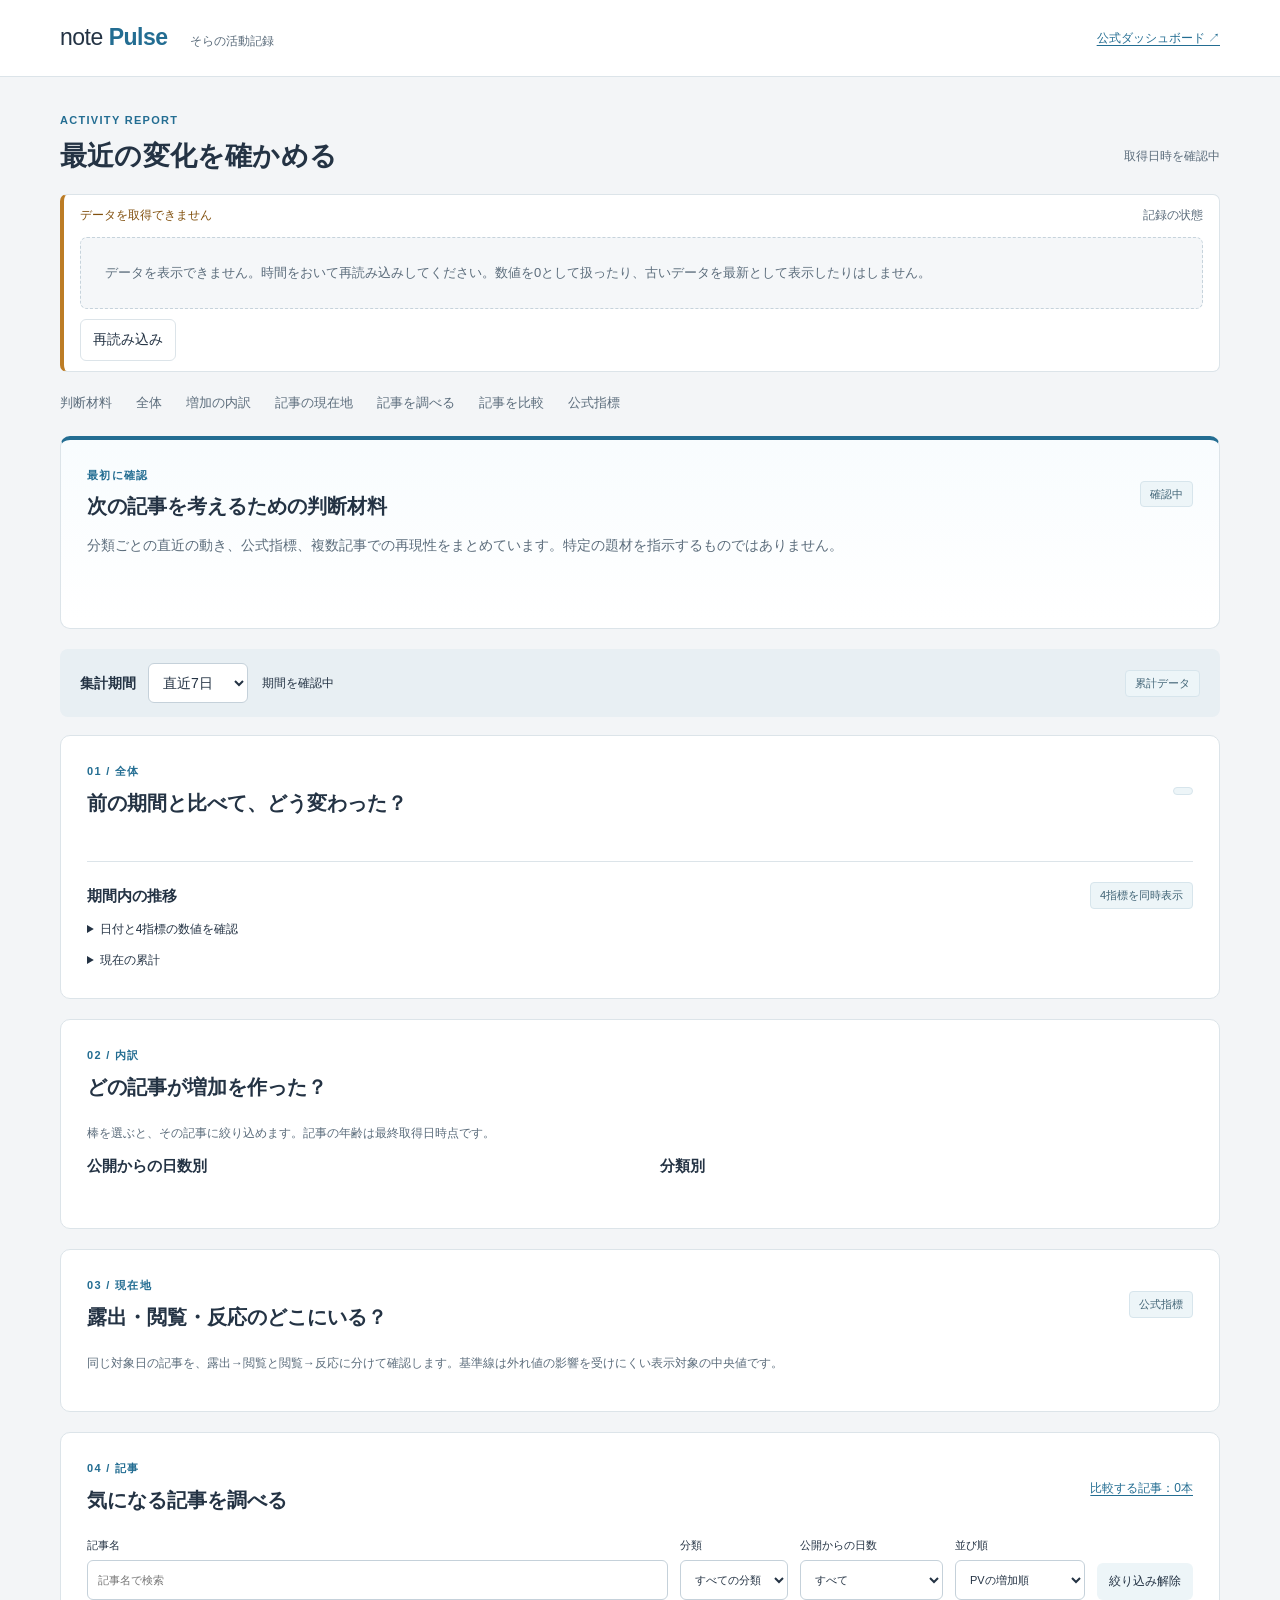
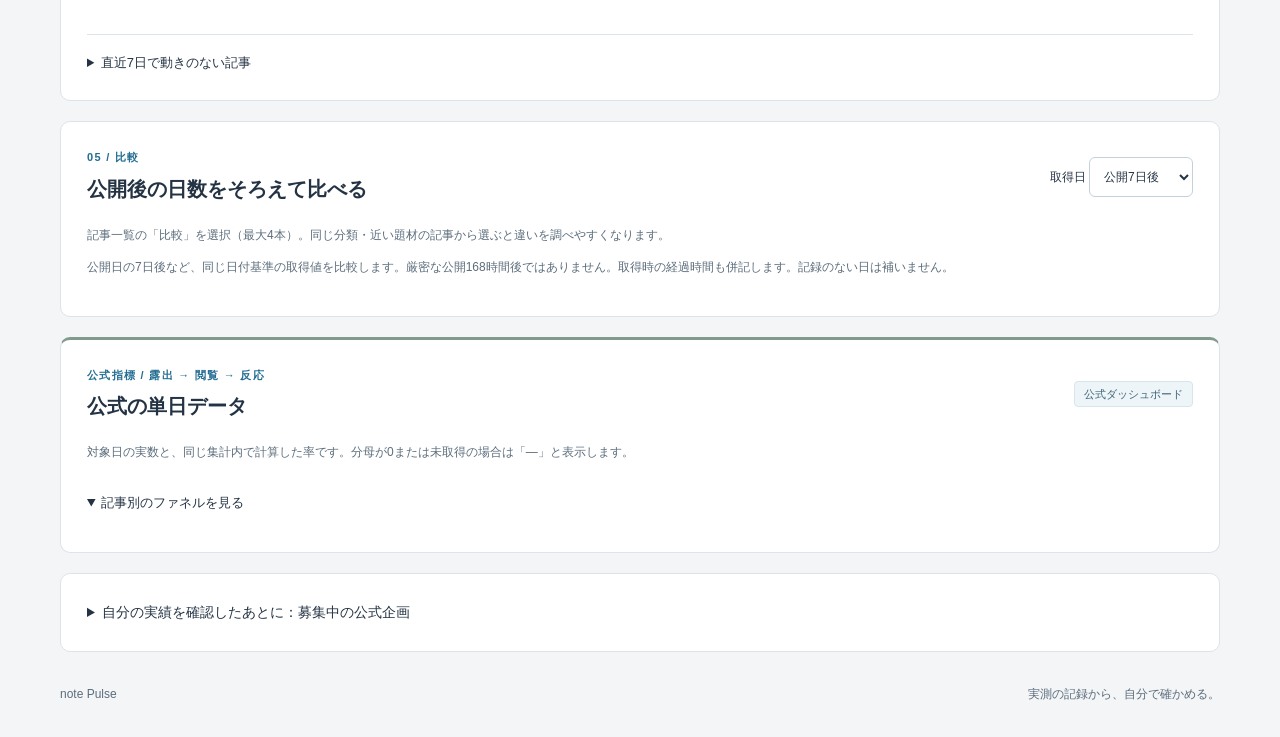
==== commit cd66137d: "Clarify dashboard summaries (index.html)" ====
--- a/index.html
+++ b/index.html
@@ -7,9 +7,9 @@
 <meta name="referrer" content="strict-origin-when-cross-origin">
 <title>note Pulse — 活動の変化を確かめる</title>
 <meta name="description" content="全体の変化から記事の内訳、推移、同じ公開後日数での比較へ。そらのnote活動分析。">
-<link rel="stylesheet" href="./dashboard.css?v=20260925c">
-<script src="./analysis-model.js?v=20260925c" defer></script>
-<script src="./app.js?v=20260925c" defer></script>
+<link rel="stylesheet" href="./dashboard.css?v=20260925e">
+<script src="./analysis-model.js?v=20260925e" defer></script>
+<script src="./app.js?v=20260925e" defer></script>
 </head>
 <body>
 <a class="skip" href="#overview">分析へ進む</a>
@@ -19,11 +19,11 @@
 <details id="health" class="health"><summary><span id="status" role="status">データを読み込んでいます</span><span class="muted">記録の状態</span></summary><div id="healthChecks"></div><button id="retry" type="button" hidden>再読み込み</button></details>
 <nav class="section-nav" aria-label="分析項目"><a href="#decision">判断材料</a><a href="#overview">全体</a><a href="#contribution">増加の内訳</a><a href="#position">記事の現在地</a><a href="#articles">記事を調べる</a><a href="#compare">記事を比較</a><a href="#official">公式指標</a></nav>
 <section id="decision" class="panel decision-panel"><div class="section-title"><div><p class="step">最初に確認</p><h2>次の記事を考えるための判断材料</h2></div><span id="decisionCoverage" class="tag">確認中</span></div><p class="decision-lead">分類ごとの直近の動き、公式指標、複数記事での再現性をまとめています。特定の題材を指示するものではありません。</p><div id="decisionSummary" class="decision-summary"></div><div id="categoryDecisions" class="decision-grid"></div><p id="decisionNote" class="basis"></p></section>
-<div class="period-toolbar"><div><label for="period">集計期間</label><select id="period"><option value="7">直近7日</option><option value="30">直近30日</option></select></div><p id="periodLabel">期間を確認中</p><span class="tag">従来ビューの履歴</span></div>
-<section id="overview" class="panel"><div class="section-title"><div><p class="step">01 / 全体</p><h2>前の期間と比べて、どう変わった？</h2></div><span id="publicationCount" class="tag"></span></div><div id="summaryCards" class="summary-grid"></div><p id="coverage" class="basis"></p><div class="chart-heading"><h3 id="trendTitle">期間の推移</h3><label>表示する指標 <select id="metric"><option value="pv">従来ビュー</option><option value="likes">スキ</option><option value="comments">コメント</option><option value="following">フォロー</option></select></label></div><div id="overviewChart"></div><details class="data-details"><summary>日付と数値を確認</summary><div id="overviewValues" class="table-wrap"></div></details><div class="chart-heading"><h3>フォロワー数の推移</h3><span id="followerTrendMeta" class="tag">記録中</span></div><div id="followerChart"></div><details class="data-details"><summary>フォロワー履歴を確認</summary><div id="followerValues" class="table-wrap"></div></details><details class="data-details"><summary>現在の累計</summary><div id="lifetime"></div></details></section>
+<div class="period-toolbar"><div><label for="period">集計期間</label><select id="period"><option value="7">直近7日</option><option value="30">直近30日</option></select></div><p id="periodLabel">期間を確認中</p><span class="tag">累計データ</span></div>
+<section id="overview" class="panel"><div class="section-title"><div><p class="step">01 / 全体</p><h2>前の期間と比べて、どう変わった？</h2></div><span id="publicationCount" class="tag"></span></div><div id="summaryCards" class="summary-grid"></div><p id="coverage" class="basis"></p><div class="chart-heading"><h3>期間内の推移</h3><span class="tag">4指標を同時表示</span></div><div id="overviewCharts" class="trend-grid"></div><details class="data-details"><summary>日付と4指標の数値を確認</summary><div id="overviewValues" class="table-wrap"></div></details><details class="data-details"><summary>現在の累計</summary><div id="lifetime"></div></details></section>
 <section id="contribution" class="panel"><div class="section-title"><div><p class="step">02 / 内訳</p><h2>どの記事が増加を作った？</h2></div></div><p class="muted">棒を選ぶと、その記事に絞り込めます。記事の年齢は最終取得日時点です。</p><div class="split"><div><h3>公開からの日数別</h3><div id="ageMix"></div></div><div><h3>分類別</h3><div id="categoryMix"></div></div></div><p id="contributionNote" class="basis"></p></section>
 <section id="position" class="panel"><div class="section-title"><div><p class="step">03 / 現在地</p><h2>露出・閲覧・反応のどこにいる？</h2></div><span id="positionPeriod" class="tag">公式指標</span></div><p class="muted">同じ対象日の記事を、露出→閲覧と閲覧→反応に分けて確認します。基準線は外れ値の影響を受けにくい表示対象の中央値です。</p><div id="articlePosition"></div><p id="positionNote" class="basis"></p></section>
-<section id="articles" class="panel"><div class="section-title"><div><p class="step">04 / 記事</p><h2>気になる記事を調べる</h2></div><a href="#compare" id="selectionLink">比較する記事：0本</a></div><div class="filters"><label class="search-label">記事名<input id="search" type="search" placeholder="記事名で検索"></label><label>分類<select id="category"><option value="">すべての分類</option></select></label><label>公開からの日数<select id="ageFilter"><option value="">すべて</option><option>新作（0〜7日）</option><option>中期（8〜30日）</option><option>過去記事（31日〜）</option><option>公開日不明</option></select></label><label>並び順<select id="sort"><option value="pv">従来ビューの増加順</option><option value="likes">スキの増加順</option><option value="comments">コメントの増加順</option><option value="new">公開が新しい順</option></select></label><button id="clearFilters" class="text-button" type="button">絞り込み解除</button></div><p id="articleCount" class="basis" aria-live="polite"></p><div id="ledger" class="table-wrap"></div><details class="dormant"><summary id="dormantLabel">直近7日で動きのない記事</summary><p id="dormantSummary" class="basis"></p><div id="dormantLedger" class="table-wrap"></div></details></section>
+<section id="articles" class="panel"><div class="section-title"><div><p class="step">04 / 記事</p><h2>気になる記事を調べる</h2></div><a href="#compare" id="selectionLink">比較する記事：0本</a></div><div class="filters"><label class="search-label">記事名<input id="search" type="search" placeholder="記事名で検索"></label><label>分類<select id="category"><option value="">すべての分類</option></select></label><label>公開からの日数<select id="ageFilter"><option value="">すべて</option><option>新作（0〜7日）</option><option>中期（8〜30日）</option><option>過去記事（31日〜）</option><option>公開日不明</option></select></label><label>並び順<select id="sort"><option value="pv">PVの増加順</option><option value="likes">スキの増加順</option><option value="comments">コメントの増加順</option><option value="new">公開が新しい順</option></select></label><button id="clearFilters" class="text-button" type="button">絞り込み解除</button></div><p id="articleCount" class="basis" aria-live="polite"></p><div id="ledger" class="table-wrap"></div><details class="dormant"><summary id="dormantLabel">直近7日で動きのない記事</summary><p id="dormantSummary" class="basis"></p><div id="dormantLedger" class="table-wrap"></div></details></section>
 <section id="compare" class="panel"><div class="section-title"><div><p class="step">05 / 比較</p><h2>公開後の日数をそろえて比べる</h2></div><label>取得日 <select id="compareAge"><option value="7">公開7日後</option><option value="3">公開3日後</option><option value="30">公開30日後</option></select></label></div><p class="muted">記事一覧の「比較」を選択（最大4本）。同じ分類・近い題材の記事から選ぶと違いを調べやすくなります。</p><div id="comparison"></div><p class="basis">公開日の7日後など、同じ日付基準の取得値を比較します。厳密な公開168時間後ではありません。取得時の経過時間も併記します。記録のない日は補いません。</p></section>
 <section id="official" class="panel official"><div class="section-title"><div><p class="step">公式指標 / 露出 → 閲覧 → 反応</p><h2 id="officialHeading">公式の単日データ</h2></div><span id="officialDate" class="tag">公式ダッシュボード</span></div><p class="muted">対象日の実数と、同じ集計内で計算した率です。分母が0または未取得の場合は「—」と表示します。</p><div id="officialCards" class="summary-grid"></div><details open><summary>記事別のファネルを見る</summary><div id="officialTable" class="table-wrap"></div></details><p id="officialBasis" class="basis"></p></section>
 <details id="external" class="panel"><summary><span>自分の実績を確認したあとに：募集中の公式企画</span></summary><p id="campaignCheckedAt" class="basis"></p><div id="openCampaignList" class="campaign-list"></div><p class="basis">取得できた公式企画のみ。自分の記事との相性や参加条件は募集元で確認してください。</p></details>
--- a/dashboard.css
+++ b/dashboard.css
@@ -1,3 +1,5 @@
 :root{--ink:#243344;--muted:#5c6d7c;--line:#dce4e9;--blue:#236d92;--light:#edf5f8;--paper:#fff;--bg:#f3f5f7;font-family:Meiryo,'Hiragino Kaku Gothic ProN',sans-serif;color:var(--ink);background:var(--bg);font-size:14px;line-height:1.7}*{box-sizing:border-box}html{scroll-behavior:smooth;scroll-padding-top:24px}body{margin:0}button,input,select{font:inherit;color:inherit}a{color:var(--blue);text-underline-offset:3px}button,select{cursor:pointer}button{border:1px solid var(--line);border-radius:6px;padding:8px 12px;background:white}button:hover,a:hover{color:#124765}button:focus-visible,a:focus-visible,select:focus-visible,input:focus-visible,summary:focus-visible{outline:3px solid #549fc2;outline-offset:3px}.shell{width:min(1160px,calc(100% - 48px));margin:auto}.site-header{background:#fff;border-bottom:1px solid var(--line)}.header-inner{display:flex;justify-content:space-between;align-items:center;min-height:76px;gap:16px}.brand{text-decoration:none;color:var(--ink);font-size:23px;letter-spacing:-.5px}.brand b{color:var(--blue)}.brand span{font-size:12px;color:var(--muted);margin-left:22px;letter-spacing:0}.external-link{font-size:12px}.page-heading{display:flex;align-items:end;justify-content:space-between;margin:34px 0 18px;gap:20px}.eyebrow,.step{color:var(--blue);font-size:11px;font-weight:700;letter-spacing:1.3px;margin:0 0 6px}h1{font-size:27px;letter-spacing:.2px;line-height:1.5;margin:0}h2{font-size:20px;margin:0;line-height:1.6}h3{font-size:15px;margin:0 0 12px}p{margin:10px 0}.muted,.basis{color:var(--muted);font-size:12px}.health{border:1px solid var(--line);background:#fff;border-radius:7px;padding:10px 16px}.health summary{display:flex;justify-content:space-between;gap:16px;font-size:12px}.health.warning{border-left:4px solid #bc7c25}.health.warning #status{color:#82510f}.health ul{margin:12px 0;padding-left:20px;font-size:12px}.section-nav{display:flex;gap:24px;overflow:auto;margin:20px 0 22px;white-space:nowrap}.section-nav a{color:var(--muted);font-size:13px;text-decoration:none}.section-nav a:hover{color:var(--blue)}.period-toolbar{display:flex;align-items:center;flex-wrap:wrap;gap:14px;background:#e8eff3;border-radius:8px;padding:14px 20px;margin-bottom:18px}.period-toolbar label{margin-right:12px;font-weight:700}.period-toolbar p{margin:0;flex:1;font-size:12px}select,input{border:1px solid #c5d1da;background:#fff;border-radius:6px;min-height:40px;padding:7px 10px;max-width:100%}.tag{display:inline-block;background:var(--light);border:1px solid #d7e5ec;color:#416476;border-radius:4px;padding:3px 9px;font-size:11px;white-space:normal}.panel{background:#fff;border:1px solid var(--line);border-radius:10px;padding:26px;margin-bottom:20px;scroll-margin-top:20px}.section-title{display:flex;align-items:center;justify-content:space-between;gap:16px;margin-bottom:20px}.section-title label{font-size:12px}.summary-grid{display:grid;grid-template-columns:repeat(4,minmax(0,1fr));gap:12px}.summary-card{border:1px solid var(--line);border-radius:7px;padding:16px;background:#fff}.summary-card:first-child{background:#f3f8fb;border-color:#cadfe9}.summary-card .label{font-size:12px;color:var(--muted)}.summary-card strong{display:block;font-size:29px;font-weight:700;line-height:1.55;font-variant-numeric:tabular-nums;margin:5px 0}.summary-card strong.pending{font-size:20px;margin:11px 0}.summary-card small{display:block;font-size:11px;color:var(--muted)}.summary-card .difference{margin-top:4px;color:var(--blue)}.basis{margin:12px 0}.chart-heading{display:flex;align-items:center;justify-content:space-between;gap:14px;border-top:1px solid var(--line);padding-top:20px;margin-top:22px}.chart-heading label{font-size:12px}.chart-heading h3{margin:0}.chart{width:100%;height:auto;display:block;margin-top:8px;max-height:300px}.chart text{fill:var(--muted);font-size:12px;font-family:inherit}.chart .grid{stroke:#e3e9ee;stroke-width:1}.chart .series{stroke:var(--blue);stroke-width:2.5;fill:none}.chart circle{fill:var(--blue)}.empty{background:#f5f7f9;border:1px dashed #c6d3dc;border-radius:7px;padding:24px;color:var(--muted);font-size:13px}.data-details{font-size:12px;margin-top:10px}.split{display:grid;grid-template-columns:1fr 1fr;gap:40px}.bar-row{width:100%;display:block;text-align:left;margin:0 0 12px;border:0;border-radius:5px;padding:8px;background:#f8fafb}.bar-row:hover{background:#eaf3f8}.bar-top{display:flex;align-items:start;justify-content:space-between;gap:10px;font-size:12px}.bar-top strong{font-size:17px;white-space:nowrap}.bar-row small{font-size:10px;color:var(--muted)}.bar-row svg{width:100%;height:7px;display:block;margin:6px 0}.filters{display:flex;align-items:end;flex-wrap:wrap;gap:12px}.filters label{display:grid;gap:5px;font-size:11px}.search-label{flex:1;min-width:180px}.text-button{font-size:12px;border:0;background:var(--light)}.table-wrap{overflow-x:auto;max-width:100%}table{border-collapse:collapse;width:100%;text-align:left;font-size:12px}th{background:#f3f6f8;color:var(--muted);font-size:11px;font-weight:500;white-space:nowrap}td,th{padding:13px 12px;border-bottom:1px solid var(--line);vertical-align:middle}td.num{text-align:right;font-variant-numeric:tabular-nums;white-space:nowrap}td.article-cell{min-width:240px;max-width:380px}.article-title{border:0;background:none;padding:0;color:var(--blue);text-align:left;line-height:1.7;display:block;font-weight:500}.article-cell small{display:block;font-size:10px;color:var(--muted);margin-top:4px}.compare-check{accent-color:var(--blue);min-height:18px;width:18px}.spark{width:90px;height:30px}.table-wrap .missing{font-size:11px;color:var(--muted)}.dormant{margin-top:22px;border-top:1px solid var(--line);padding-top:16px;font-size:13px}summary{cursor:pointer;line-height:1.8}#selectionLink{font-size:12px;white-space:nowrap}.selection-tags{display:flex;flex-wrap:wrap;gap:8px;margin-bottom:16px}.selection-tags button{font-size:11px;max-width:100%;text-align:left}.comparison-table{min-width:620px}.comparison-table th:first-child{width:120px}.comparison-table td{min-width:160px;max-width:240px}.official{border-top:3px solid #829a8e}.official .summary-card:first-child{background:#f6f9f7}.official details{margin-top:18px;font-size:13px}.campaign-list{display:grid;grid-template-columns:repeat(2,minmax(0,1fr));gap:12px}.campaign-card{display:block;border:1px solid var(--line);padding:16px;border-radius:6px;text-decoration:none}.campaign-card span,.campaign-card small{display:block;font-size:11px;color:var(--muted)}footer{display:flex;justify-content:space-between;margin:32px 0;color:var(--muted);font-size:12px}dialog{border:1px solid var(--line);border-radius:12px;width:min(820px,calc(100% - 24px));max-height:90vh;overflow:auto;padding:28px;color:var(--ink)}dialog::backdrop{background:#182c4299}.dialog-head{display:flex;align-items:center;justify-content:space-between;gap:12px}dialog h2{margin:16px 0}dialog h3{margin-top:24px}.detail-actions{display:flex;justify-content:space-between;align-items:center;gap:15px;margin:18px 0}.detail-values{display:grid;grid-template-columns:repeat(3,1fr);gap:10px}.detail-values div{padding:12px;background:#f3f6f8;border-radius:5px}.detail-values strong{display:block;font-size:22px}.detail-values small{font-size:11px}.skip{position:absolute;left:12px;top:-100px;background:white;padding:10px;z-index:10}.skip:focus{top:8px}[hidden]{display:none!important}.warning-text{color:#82510f}.lifetime-values{display:flex;gap:20px;flex-wrap:wrap}.nowrap{white-space:nowrap}@media(max-width:760px){.shell{width:calc(100% - 28px)}.header-inner{min-height:65px}.brand{font-size:21px}.brand span{display:none}.external-link{font-size:10px}.page-heading{display:block;margin-top:22px}.page-heading h1{font-size:23px}.page-heading p#updated{font-size:10px;margin-top:12px}.section-nav{gap:19px;margin:16px 0}.section-nav a{font-size:12px}.panel{padding:18px 14px;border-radius:8px}.section-title{align-items:start;gap:10px}.section-title h2{font-size:17px}.section-title .tag{font-size:10px}.summary-grid{grid-template-columns:repeat(2,minmax(0,1fr));gap:9px}.summary-card{padding:12px}.summary-card strong{font-size:25px}.summary-card small{font-size:10px}.period-toolbar{padding:12px;gap:8px}.period-toolbar p{flex-basis:100%;order:3;font-size:10px}.period-toolbar>.tag{margin-left:auto}.chart-heading{align-items:start;flex-direction:column;gap:8px}.chart{min-height:150px}.split{grid-template-columns:1fr;gap:20px}.filters{gap:10px}.filters label{flex:1;min-width:125px}.filters .search-label{flex-basis:100%}.filters select{width:100%;font-size:11px}.ledger-table th,.ledger-table td{padding:12px 7px}.ledger-table th:nth-child(3),.ledger-table td:nth-child(3),.ledger-table th:nth-child(5),.ledger-table td:nth-child(5),.ledger-table th:nth-child(6),.ledger-table td:nth-child(6),.ledger-table th:nth-child(7),.ledger-table td:nth-child(7){display:none}.ledger-table td.article-cell{min-width:0;max-width:none;width:auto}.ledger-table .article-title{font-size:12px}.ledger-table th:nth-child(4){max-width:86px;white-space:normal}.ledger-table td.num{font-size:12px}.ledger-table .compare-check{width:18px}.campaign-list{grid-template-columns:1fr}.health summary{font-size:11px}.health summary .muted{display:none}dialog{padding:18px}.detail-values strong{font-size:20px}#selectionLink{font-size:10px}footer{font-size:10px;gap:10px}}@media(prefers-reduced-motion:reduce){html{scroll-behavior:auto}}
 
 .position-wrap{overflow-x:auto;margin-top:8px}.position-chart{display:block;width:100%;height:auto;min-width:620px;max-height:430px;background:#fbfcfd;border:1px solid var(--line);border-radius:7px}.position-axis{stroke:#8fa0ad;stroke-width:1}.position-mid{stroke:#9aadb9;stroke-width:1;stroke-dasharray:6 5}.position-point{fill:var(--blue);fill-opacity:.62;stroke:#fff;stroke-width:1}.position-point:hover{fill-opacity:1;stroke:#163f54;stroke-width:2}.position-label,.position-tick,.position-quadrant{fill:var(--muted);font-family:inherit}.position-label{font-size:12px}.position-tick{font-size:10px}.position-quadrant{font-size:11px;font-weight:700;fill:#496575}.decision-panel{border-top:4px solid var(--blue);background:linear-gradient(180deg,#f8fcfe,#fff 180px)}.decision-lead{margin:-8px 0 18px;color:var(--muted)}.decision-summary{display:grid;grid-template-columns:repeat(3,minmax(0,1fr));gap:10px;margin-bottom:14px}.decision-summary>div{padding:14px 16px;border:1px solid var(--line);border-radius:8px;background:#fff}.decision-summary span,.decision-summary small{display:block;color:var(--muted);font-size:11px}.decision-summary strong{display:block;font-size:24px;margin:3px 0}.decision-summary strong small{display:inline}.decision-grid{display:grid;grid-template-columns:repeat(2,minmax(0,1fr));gap:12px}.decision-card{border:1px solid var(--line);border-radius:9px;padding:16px;background:#fff}.decision-card header{display:flex;justify-content:space-between;align-items:start;gap:10px;padding-bottom:12px;border-bottom:1px solid var(--line)}.decision-card h3{margin:0;font-size:16px}.decision-card header small{color:var(--muted);font-size:10px}.confidence{font-size:10px;padding:3px 7px;border-radius:999px;background:#fff2d9;color:#78531e;white-space:nowrap}.confidence.good{background:#e8f5ee;color:#286844}.confidence.low{background:#f2f4f6;color:#5c6d7c}.decision-card dl{display:grid;grid-template-columns:repeat(2,minmax(0,1fr));gap:10px 14px;margin:14px 0 0}.decision-card dt{color:var(--muted);font-size:10px}.decision-card dd{margin:1px 0 0;font-size:13px;font-weight:700}.scatter-block{margin-top:24px;padding-top:20px;border-top:1px solid var(--line)}.scatter-block:first-child{margin-top:0;padding-top:0;border-top:0}.scatter-block details{margin-top:10px}.position-chart a{cursor:pointer}.position-chart a:focus .position-point{stroke:#163f54;stroke-width:3}@media(max-width:760px){.position-chart{min-width:600px}.decision-summary{grid-template-columns:1fr}.decision-grid{grid-template-columns:1fr}.decision-card dl{grid-template-columns:1fr 1fr}}
+.official-curves{display:grid;grid-template-columns:repeat(2,minmax(0,1fr));gap:14px}.official-curves section{min-width:0;border:1px solid var(--line);border-radius:7px;padding:12px}.official-curves h4{margin:0;font-size:12px;color:var(--muted)}@media(max-width:760px){.official-curves{grid-template-columns:1fr}}
+.trend-grid{display:grid;grid-template-columns:repeat(2,minmax(0,1fr));gap:14px}.trend-card{min-width:0;border:1px solid var(--line);border-radius:8px;padding:14px}.trend-card h4{margin:0;color:var(--muted);font-size:12px}.trend-card .chart{min-height:130px}.decision-finding{display:flex;align-items:baseline;justify-content:space-between;gap:10px;margin:14px 0 10px}.decision-finding strong{font-size:17px}.decision-finding span{color:var(--muted);font-size:11px;text-align:right}.decision-key{display:grid;grid-template-columns:1fr 1fr;gap:8px}.decision-key span{background:#f3f6f8;border-radius:6px;padding:8px 10px;font-size:11px;color:var(--muted)}.decision-key b{display:block;color:var(--ink);font-size:16px}.decision-evidence{margin-top:12px;padding-top:10px;border-top:1px solid var(--line);font-size:11px}.decision-evidence dl{margin-top:10px}.quadrant-grid{display:grid;grid-template-columns:repeat(4,minmax(0,1fr));gap:9px}.quadrant-card{border:1px solid var(--line);border-radius:7px;padding:12px;min-width:0}.quadrant-card>span,.quadrant-card>small{display:block;color:var(--muted);font-size:10px}.quadrant-card>strong{display:block;font-size:22px;margin:3px 0}.quadrant-card button{border:0;background:none;color:var(--blue);padding:0;text-align:left;font-size:11px;line-height:1.5;display:-webkit-box;-webkit-line-clamp:2;-webkit-box-orient:vertical;overflow:hidden}.scatter-details{margin-top:12px;border:1px solid var(--line);border-radius:7px;padding:9px 12px}.scatter-details>summary{font-weight:700}@media(max-width:760px){.trend-grid{grid-template-columns:1fr}.quadrant-grid{grid-template-columns:repeat(2,minmax(0,1fr))}.decision-finding{display:block}.decision-finding span{display:block;text-align:left;margin-top:3px}}
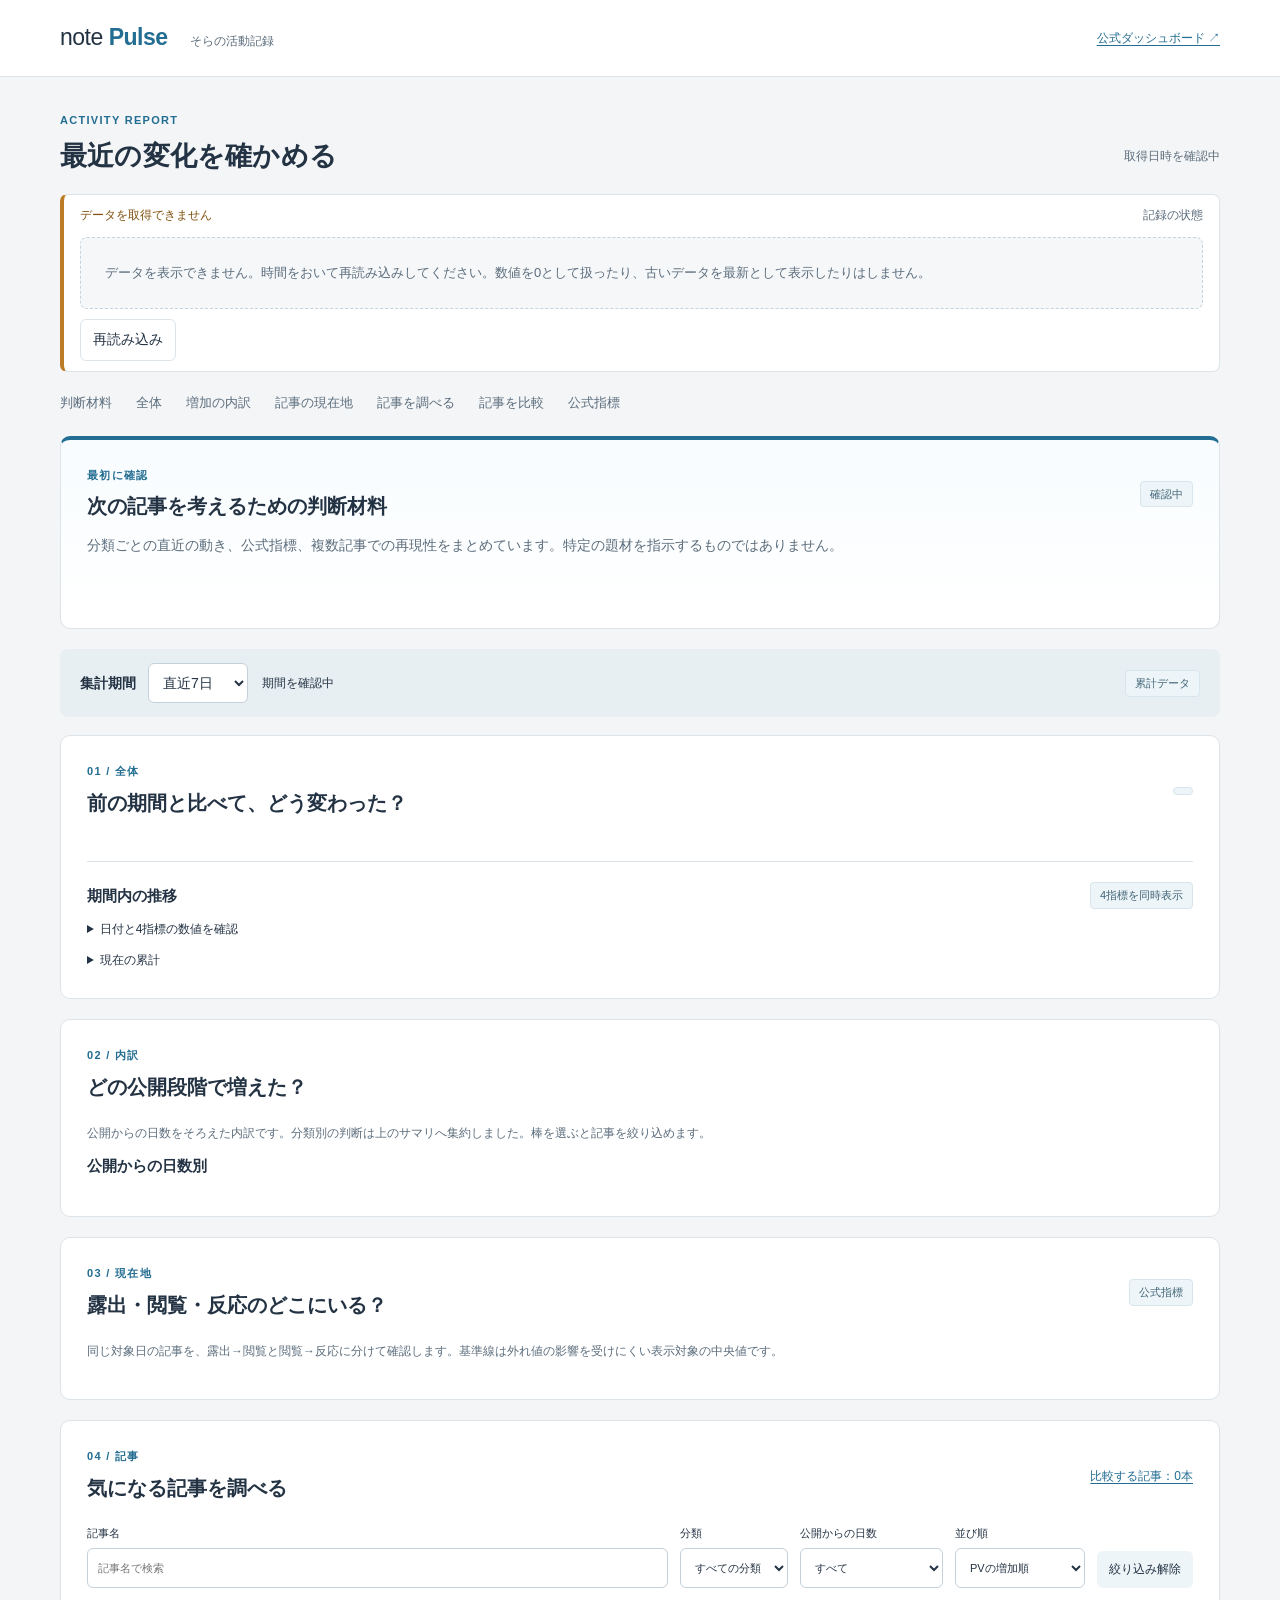
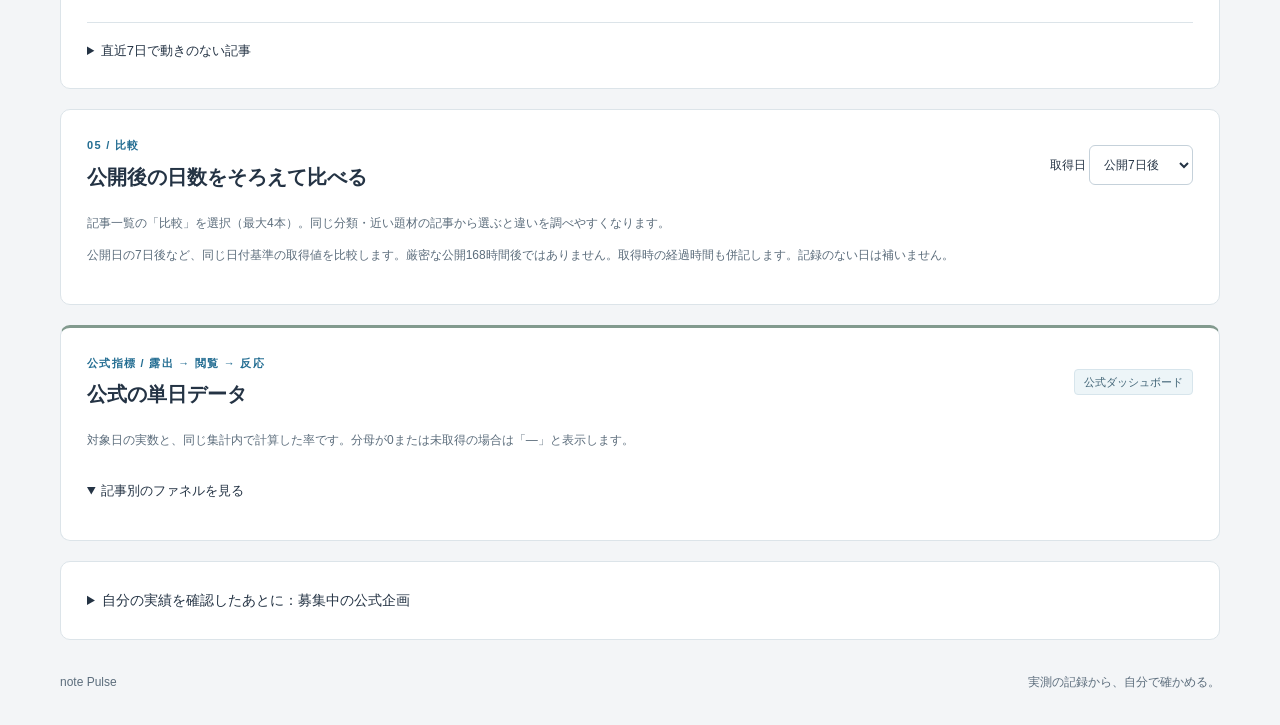
==== commit 38a11c24: "Remove duplicated category view (index.html)" ====
--- a/index.html
+++ b/index.html
@@ -21,7 +21,7 @@
 <section id="decision" class="panel decision-panel"><div class="section-title"><div><p class="step">最初に確認</p><h2>次の記事を考えるための判断材料</h2></div><span id="decisionCoverage" class="tag">確認中</span></div><p class="decision-lead">分類ごとの直近の動き、公式指標、複数記事での再現性をまとめています。特定の題材を指示するものではありません。</p><div id="decisionSummary" class="decision-summary"></div><div id="categoryDecisions" class="decision-grid"></div><p id="decisionNote" class="basis"></p></section>
 <div class="period-toolbar"><div><label for="period">集計期間</label><select id="period"><option value="7">直近7日</option><option value="30">直近30日</option></select></div><p id="periodLabel">期間を確認中</p><span class="tag">累計データ</span></div>
 <section id="overview" class="panel"><div class="section-title"><div><p class="step">01 / 全体</p><h2>前の期間と比べて、どう変わった？</h2></div><span id="publicationCount" class="tag"></span></div><div id="summaryCards" class="summary-grid"></div><p id="coverage" class="basis"></p><div class="chart-heading"><h3>期間内の推移</h3><span class="tag">4指標を同時表示</span></div><div id="overviewCharts" class="trend-grid"></div><details class="data-details"><summary>日付と4指標の数値を確認</summary><div id="overviewValues" class="table-wrap"></div></details><details class="data-details"><summary>現在の累計</summary><div id="lifetime"></div></details></section>
-<section id="contribution" class="panel"><div class="section-title"><div><p class="step">02 / 内訳</p><h2>どの記事が増加を作った？</h2></div></div><p class="muted">棒を選ぶと、その記事に絞り込めます。記事の年齢は最終取得日時点です。</p><div class="split"><div><h3>公開からの日数別</h3><div id="ageMix"></div></div><div><h3>分類別</h3><div id="categoryMix"></div></div></div><p id="contributionNote" class="basis"></p></section>
+<section id="contribution" class="panel"><div class="section-title"><div><p class="step">02 / 内訳</p><h2>どの公開段階で増えた？</h2></div></div><p class="muted">公開からの日数をそろえた内訳です。分類別の判断は上のサマリへ集約しました。棒を選ぶと記事を絞り込めます。</p><div><h3>公開からの日数別</h3><div id="ageMix"></div></div><p id="contributionNote" class="basis"></p></section>
 <section id="position" class="panel"><div class="section-title"><div><p class="step">03 / 現在地</p><h2>露出・閲覧・反応のどこにいる？</h2></div><span id="positionPeriod" class="tag">公式指標</span></div><p class="muted">同じ対象日の記事を、露出→閲覧と閲覧→反応に分けて確認します。基準線は外れ値の影響を受けにくい表示対象の中央値です。</p><div id="articlePosition"></div><p id="positionNote" class="basis"></p></section>
 <section id="articles" class="panel"><div class="section-title"><div><p class="step">04 / 記事</p><h2>気になる記事を調べる</h2></div><a href="#compare" id="selectionLink">比較する記事：0本</a></div><div class="filters"><label class="search-label">記事名<input id="search" type="search" placeholder="記事名で検索"></label><label>分類<select id="category"><option value="">すべての分類</option></select></label><label>公開からの日数<select id="ageFilter"><option value="">すべて</option><option>新作（0〜7日）</option><option>中期（8〜30日）</option><option>過去記事（31日〜）</option><option>公開日不明</option></select></label><label>並び順<select id="sort"><option value="pv">PVの増加順</option><option value="likes">スキの増加順</option><option value="comments">コメントの増加順</option><option value="new">公開が新しい順</option></select></label><button id="clearFilters" class="text-button" type="button">絞り込み解除</button></div><p id="articleCount" class="basis" aria-live="polite"></p><div id="ledger" class="table-wrap"></div><details class="dormant"><summary id="dormantLabel">直近7日で動きのない記事</summary><p id="dormantSummary" class="basis"></p><div id="dormantLedger" class="table-wrap"></div></details></section>
 <section id="compare" class="panel"><div class="section-title"><div><p class="step">05 / 比較</p><h2>公開後の日数をそろえて比べる</h2></div><label>取得日 <select id="compareAge"><option value="7">公開7日後</option><option value="3">公開3日後</option><option value="30">公開30日後</option></select></label></div><p class="muted">記事一覧の「比較」を選択（最大4本）。同じ分類・近い題材の記事から選ぶと違いを調べやすくなります。</p><div id="comparison"></div><p class="basis">公開日の7日後など、同じ日付基準の取得値を比較します。厳密な公開168時間後ではありません。取得時の経過時間も併記します。記録のない日は補いません。</p></section>
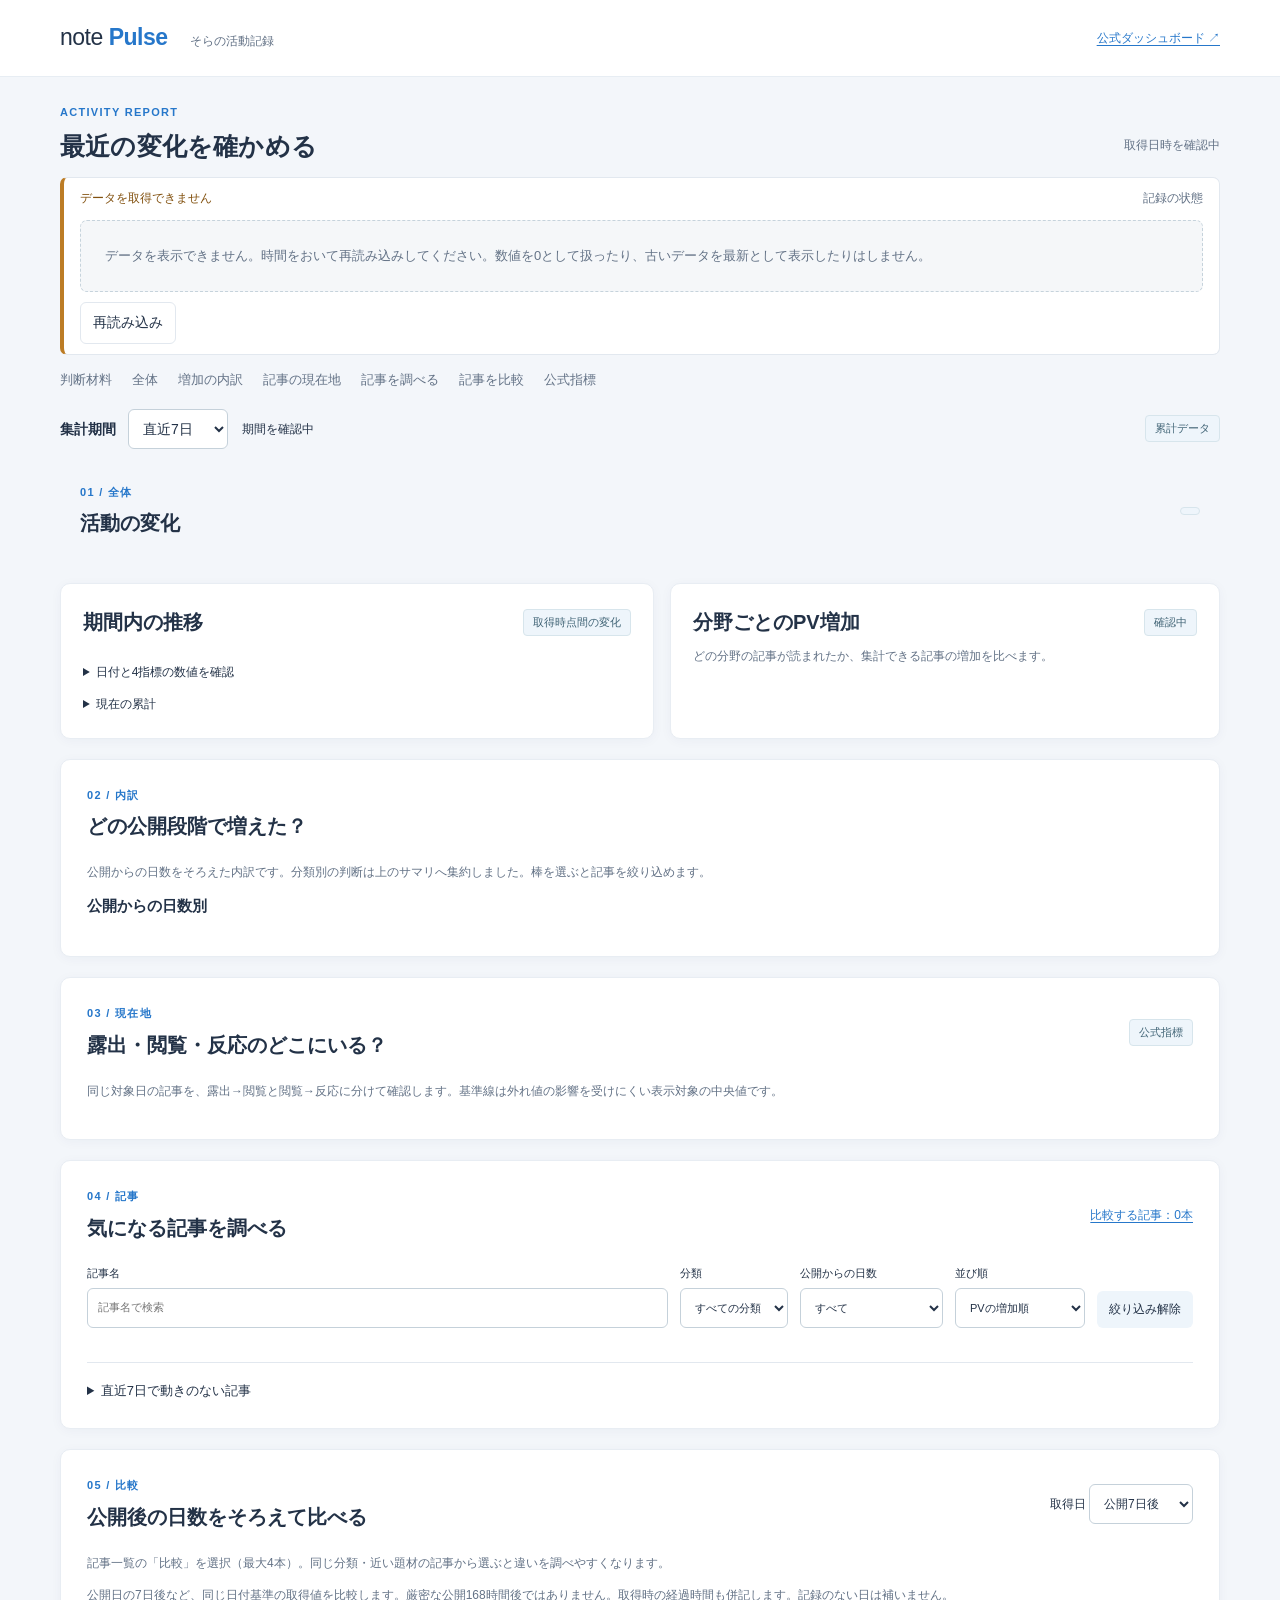
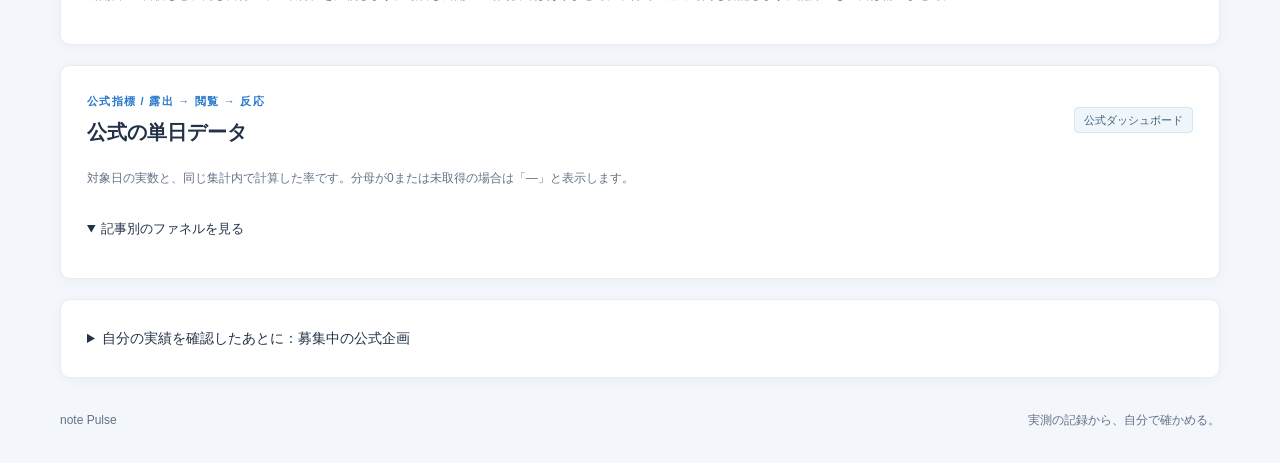
==== commit d76b7175: "Reshape dashboard overview and category summary" ====
--- a/index.html
+++ b/index.html
@@ -7,9 +7,9 @@
 <meta name="referrer" content="strict-origin-when-cross-origin">
 <title>note Pulse — 活動の変化を確かめる</title>
 <meta name="description" content="全体の変化から記事の内訳、推移、同じ公開後日数での比較へ。そらのnote活動分析。">
-<link rel="stylesheet" href="./dashboard.css?v=20260925e">
+<link rel="stylesheet" href="./dashboard.css?v=20261020a">
 <script src="./analysis-model.js?v=20260925e" defer></script>
-<script src="./app.js?v=20260925e" defer></script>
+<script src="./app.js?v=20261020a" defer></script>
 </head>
 <body>
 <a class="skip" href="#overview">分析へ進む</a>
@@ -18,9 +18,9 @@
 <div class="page-heading"><div><p class="eyebrow">ACTIVITY REPORT</p><h1>最近の変化を確かめる</h1></div><p id="updated" class="muted">取得日時を確認中</p></div>
 <details id="health" class="health"><summary><span id="status" role="status">データを読み込んでいます</span><span class="muted">記録の状態</span></summary><div id="healthChecks"></div><button id="retry" type="button" hidden>再読み込み</button></details>
 <nav class="section-nav" aria-label="分析項目"><a href="#decision">判断材料</a><a href="#overview">全体</a><a href="#contribution">増加の内訳</a><a href="#position">記事の現在地</a><a href="#articles">記事を調べる</a><a href="#compare">記事を比較</a><a href="#official">公式指標</a></nav>
-<section id="decision" class="panel decision-panel"><div class="section-title"><div><p class="step">最初に確認</p><h2>次の記事を考えるための判断材料</h2></div><span id="decisionCoverage" class="tag">確認中</span></div><p class="decision-lead">分類ごとの直近の動き、公式指標、複数記事での再現性をまとめています。特定の題材を指示するものではありません。</p><div id="decisionSummary" class="decision-summary"></div><div id="categoryDecisions" class="decision-grid"></div><p id="decisionNote" class="basis"></p></section>
 <div class="period-toolbar"><div><label for="period">集計期間</label><select id="period"><option value="7">直近7日</option><option value="30">直近30日</option></select></div><p id="periodLabel">期間を確認中</p><span class="tag">累計データ</span></div>
-<section id="overview" class="panel"><div class="section-title"><div><p class="step">01 / 全体</p><h2>前の期間と比べて、どう変わった？</h2></div><span id="publicationCount" class="tag"></span></div><div id="summaryCards" class="summary-grid"></div><p id="coverage" class="basis"></p><div class="chart-heading"><h3>期間内の推移</h3><span class="tag">4指標を同時表示</span></div><div id="overviewCharts" class="trend-grid"></div><details class="data-details"><summary>日付と4指標の数値を確認</summary><div id="overviewValues" class="table-wrap"></div></details><details class="data-details"><summary>現在の累計</summary><div id="lifetime"></div></details></section>
+<section id="overview" class="panel"><div class="section-title"><div><p class="step">01 / 全体</p><h2>活動の変化</h2></div><span id="publicationCount" class="tag"></span></div><div id="summaryCards" class="summary-grid"></div><p id="coverage" class="basis"></p></section><div class="dashboard-pair"><section class="panel trend-panel"><div class="chart-heading"><h2>期間内の推移</h2><span class="tag">取得時点間の変化</span></div><div id="overviewCharts" class="trend-grid"></div><details class="data-details"><summary>日付と4指標の数値を確認</summary><div id="overviewValues" class="table-wrap"></div></details><details class="data-details"><summary>現在の累計</summary><div id="lifetime"></div></details></section><section id="decision" class="panel decision-panel"><div class="section-title"><div><p class="step">最初に確認</p><h2>分野ごとのPV増加</h2></div><span id="decisionCoverage" class="tag">確認中</span></div><p class="decision-lead">どの分野の記事が読まれたか、集計できる記事の増加を比べます。</p><div id="decisionSummary" class="decision-summary"></div><div id="categoryDecisions" class="decision-grid"></div><p id="decisionNote" class="basis"></p></section>
+</div>
 <section id="contribution" class="panel"><div class="section-title"><div><p class="step">02 / 内訳</p><h2>どの公開段階で増えた？</h2></div></div><p class="muted">公開からの日数をそろえた内訳です。分類別の判断は上のサマリへ集約しました。棒を選ぶと記事を絞り込めます。</p><div><h3>公開からの日数別</h3><div id="ageMix"></div></div><p id="contributionNote" class="basis"></p></section>
 <section id="position" class="panel"><div class="section-title"><div><p class="step">03 / 現在地</p><h2>露出・閲覧・反応のどこにいる？</h2></div><span id="positionPeriod" class="tag">公式指標</span></div><p class="muted">同じ対象日の記事を、露出→閲覧と閲覧→反応に分けて確認します。基準線は外れ値の影響を受けにくい表示対象の中央値です。</p><div id="articlePosition"></div><p id="positionNote" class="basis"></p></section>
 <section id="articles" class="panel"><div class="section-title"><div><p class="step">04 / 記事</p><h2>気になる記事を調べる</h2></div><a href="#compare" id="selectionLink">比較する記事：0本</a></div><div class="filters"><label class="search-label">記事名<input id="search" type="search" placeholder="記事名で検索"></label><label>分類<select id="category"><option value="">すべての分類</option></select></label><label>公開からの日数<select id="ageFilter"><option value="">すべて</option><option>新作（0〜7日）</option><option>中期（8〜30日）</option><option>過去記事（31日〜）</option><option>公開日不明</option></select></label><label>並び順<select id="sort"><option value="pv">PVの増加順</option><option value="likes">スキの増加順</option><option value="comments">コメントの増加順</option><option value="new">公開が新しい順</option></select></label><button id="clearFilters" class="text-button" type="button">絞り込み解除</button></div><p id="articleCount" class="basis" aria-live="polite"></p><div id="ledger" class="table-wrap"></div><details class="dormant"><summary id="dormantLabel">直近7日で動きのない記事</summary><p id="dormantSummary" class="basis"></p><div id="dormantLedger" class="table-wrap"></div></details></section>
--- a/dashboard.css
+++ b/dashboard.css
@@ -3,3 +3,35 @@
 .position-wrap{overflow-x:auto;margin-top:8px}.position-chart{display:block;width:100%;height:auto;min-width:620px;max-height:430px;background:#fbfcfd;border:1px solid var(--line);border-radius:7px}.position-axis{stroke:#8fa0ad;stroke-width:1}.position-mid{stroke:#9aadb9;stroke-width:1;stroke-dasharray:6 5}.position-point{fill:var(--blue);fill-opacity:.62;stroke:#fff;stroke-width:1}.position-point:hover{fill-opacity:1;stroke:#163f54;stroke-width:2}.position-label,.position-tick,.position-quadrant{fill:var(--muted);font-family:inherit}.position-label{font-size:12px}.position-tick{font-size:10px}.position-quadrant{font-size:11px;font-weight:700;fill:#496575}.decision-panel{border-top:4px solid var(--blue);background:linear-gradient(180deg,#f8fcfe,#fff 180px)}.decision-lead{margin:-8px 0 18px;color:var(--muted)}.decision-summary{display:grid;grid-template-columns:repeat(3,minmax(0,1fr));gap:10px;margin-bottom:14px}.decision-summary>div{padding:14px 16px;border:1px solid var(--line);border-radius:8px;background:#fff}.decision-summary span,.decision-summary small{display:block;color:var(--muted);font-size:11px}.decision-summary strong{display:block;font-size:24px;margin:3px 0}.decision-summary strong small{display:inline}.decision-grid{display:grid;grid-template-columns:repeat(2,minmax(0,1fr));gap:12px}.decision-card{border:1px solid var(--line);border-radius:9px;padding:16px;background:#fff}.decision-card header{display:flex;justify-content:space-between;align-items:start;gap:10px;padding-bottom:12px;border-bottom:1px solid var(--line)}.decision-card h3{margin:0;font-size:16px}.decision-card header small{color:var(--muted);font-size:10px}.confidence{font-size:10px;padding:3px 7px;border-radius:999px;background:#fff2d9;color:#78531e;white-space:nowrap}.confidence.good{background:#e8f5ee;color:#286844}.confidence.low{background:#f2f4f6;color:#5c6d7c}.decision-card dl{display:grid;grid-template-columns:repeat(2,minmax(0,1fr));gap:10px 14px;margin:14px 0 0}.decision-card dt{color:var(--muted);font-size:10px}.decision-card dd{margin:1px 0 0;font-size:13px;font-weight:700}.scatter-block{margin-top:24px;padding-top:20px;border-top:1px solid var(--line)}.scatter-block:first-child{margin-top:0;padding-top:0;border-top:0}.scatter-block details{margin-top:10px}.position-chart a{cursor:pointer}.position-chart a:focus .position-point{stroke:#163f54;stroke-width:3}@media(max-width:760px){.position-chart{min-width:600px}.decision-summary{grid-template-columns:1fr}.decision-grid{grid-template-columns:1fr}.decision-card dl{grid-template-columns:1fr 1fr}}
 .official-curves{display:grid;grid-template-columns:repeat(2,minmax(0,1fr));gap:14px}.official-curves section{min-width:0;border:1px solid var(--line);border-radius:7px;padding:12px}.official-curves h4{margin:0;font-size:12px;color:var(--muted)}@media(max-width:760px){.official-curves{grid-template-columns:1fr}}
 .trend-grid{display:grid;grid-template-columns:repeat(2,minmax(0,1fr));gap:14px}.trend-card{min-width:0;border:1px solid var(--line);border-radius:8px;padding:14px}.trend-card h4{margin:0;color:var(--muted);font-size:12px}.trend-card .chart{min-height:130px}.decision-finding{display:flex;align-items:baseline;justify-content:space-between;gap:10px;margin:14px 0 10px}.decision-finding strong{font-size:17px}.decision-finding span{color:var(--muted);font-size:11px;text-align:right}.decision-key{display:grid;grid-template-columns:1fr 1fr;gap:8px}.decision-key span{background:#f3f6f8;border-radius:6px;padding:8px 10px;font-size:11px;color:var(--muted)}.decision-key b{display:block;color:var(--ink);font-size:16px}.decision-evidence{margin-top:12px;padding-top:10px;border-top:1px solid var(--line);font-size:11px}.decision-evidence dl{margin-top:10px}.quadrant-grid{display:grid;grid-template-columns:repeat(4,minmax(0,1fr));gap:9px}.quadrant-card{border:1px solid var(--line);border-radius:7px;padding:12px;min-width:0}.quadrant-card>span,.quadrant-card>small{display:block;color:var(--muted);font-size:10px}.quadrant-card>strong{display:block;font-size:22px;margin:3px 0}.quadrant-card button{border:0;background:none;color:var(--blue);padding:0;text-align:left;font-size:11px;line-height:1.5;display:-webkit-box;-webkit-line-clamp:2;-webkit-box-orient:vertical;overflow:hidden}.scatter-details{margin-top:12px;border:1px solid var(--line);border-radius:7px;padding:9px 12px}.scatter-details>summary{font-weight:700}@media(max-width:760px){.trend-grid{grid-template-columns:1fr}.quadrant-grid{grid-template-columns:repeat(2,minmax(0,1fr))}.decision-finding{display:block}.decision-finding span{display:block;text-align:left;margin-top:3px}}
+
+/* Dashboard layout: overview first, then one purpose per panel. */
+:root{--ink:#233247;--muted:#637286;--line:#e2e8ef;--blue:#2677ca;--light:#eef5fb;--bg:#f3f6fa}
+body{background:var(--bg)}
+.site-header{border-bottom:1px solid #e7edf3}
+.page-heading{margin:26px 0 12px}.page-heading h1{font-size:25px}
+.section-nav{gap:20px;margin:14px 0 18px}
+.period-toolbar{background:transparent;padding:0;margin:0 0 14px}
+.panel{border:1px solid #e8edf3;box-shadow:0 2px 12px #17395a0a;border-radius:10px}
+#overview{padding:20px;background:transparent;border:0;box-shadow:none;margin-bottom:0}
+#overview .section-title{margin-bottom:12px}
+#overview .summary-card{border:1px solid #e7edf4;background:white;padding:17px 18px;box-shadow:0 2px 12px #17395a0a}
+#overview .summary-card strong{font-size:29px;color:#1d2c40;margin:5px 0}
+#overview .summary-card .difference{color:#286d9d}
+.dashboard-pair{display:grid;grid-template-columns:minmax(0,1.08fr) minmax(0,1fr);gap:16px;align-items:start;margin-bottom:20px}
+.dashboard-pair>.panel{margin:0;height:100%;padding:22px}
+.trend-panel .chart-heading{border:0;margin:0 0 14px;padding:0}
+.trend-panel .trend-grid{grid-template-columns:1fr 1fr;gap:10px}
+.trend-panel .trend-card{padding:10px 8px;border:0;background:#f9fbfd}
+.trend-panel .chart{min-height:0}
+.decision-panel{background:#fff;border:1px solid #e8edf3}
+.decision-panel .section-title{margin-bottom:8px}.decision-panel .step{display:none}
+.decision-panel .decision-lead{font-size:12px;margin:0 0 14px}
+.decision-panel .decision-summary:empty{display:none}
+.decision-panel .decision-grid{display:block}
+.category-row{padding:9px 0;border-bottom:1px solid #edf1f5}
+.category-line{display:flex;justify-content:space-between;gap:12px;align-items:baseline}
+.category-line h3{font-size:13px;margin:0}.category-line strong{font-size:16px;white-space:nowrap}
+.category-bar{width:100%;height:5px;display:block;margin-top:5px}.bar-track{fill:#eaf0f6}.bar-fill{fill:#448ed3}
+.category-row p{color:var(--muted);font-size:11px;margin:5px 0 0}
+.decision-panel .basis{font-size:11px;line-height:1.6}
+@media(max-width:760px){.dashboard-pair{grid-template-columns:1fr}.dashboard-pair>.panel{padding:18px 15px}.trend-panel .trend-grid{grid-template-columns:1fr}.page-heading{margin:20px 0 10px}#overview{padding:10px 0 16px}.period-toolbar{padding:0}.category-line h3{font-size:13px}}
